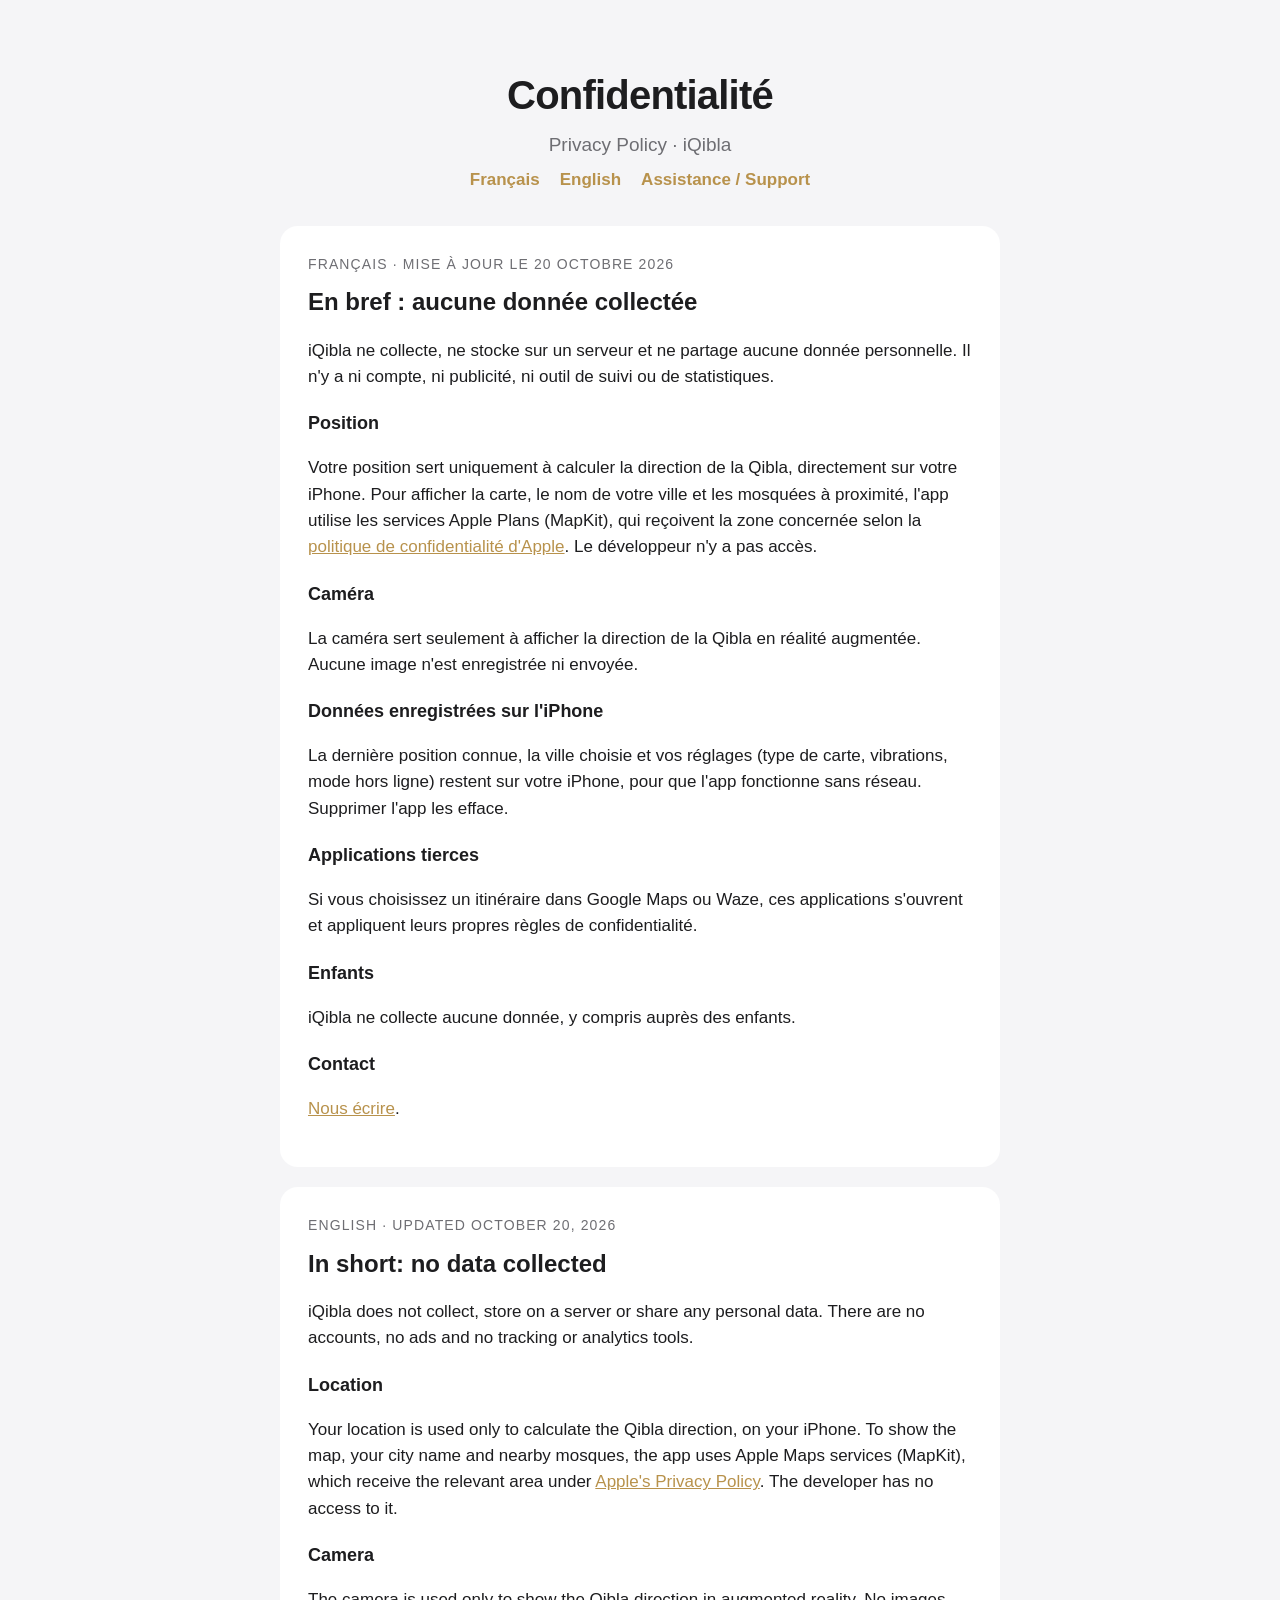
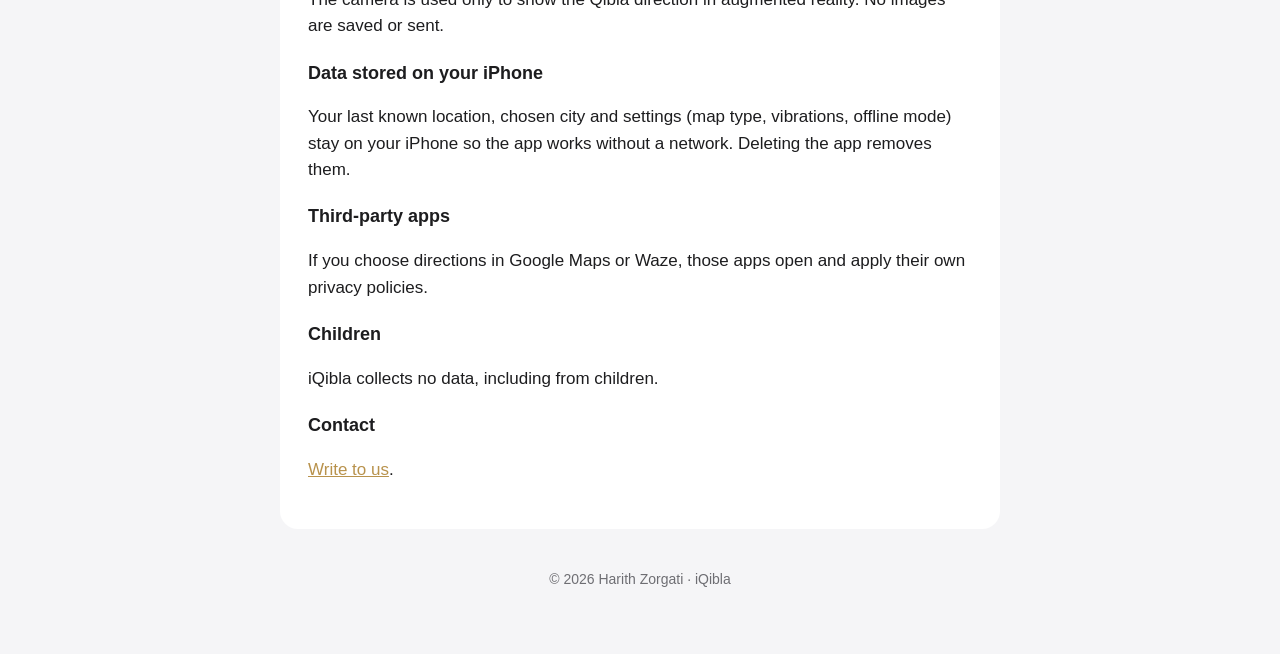
==== privacy.html @ fcdcd811 "Add files via upload" ====
<!doctype html>
<html lang="fr"><head><meta charset="utf-8"><meta name="viewport" content="width=device-width,initial-scale=1">
<title>iQibla – Politique de confidentialité</title><link rel="stylesheet" href="style.css"></head><body><main>
<header><h1>Confidentialité</h1><p class="sub">Privacy Policy · iQibla</p>
<nav><a href="#fr">Français</a><a href="#en">English</a><a href="index.html">Assistance / Support</a></nav></header>

<section class="card" id="fr"><p class="lang">Français · mise à jour le 20 octobre 2026</p>
<h2>En bref : aucune donnée collectée</h2>
<p>iQibla ne collecte, ne stocke sur un serveur et ne partage aucune donnée personnelle. Il n'y a ni compte, ni publicité, ni outil de suivi ou de statistiques.</p>
<h3>Position</h3>
<p>Votre position sert uniquement à calculer la direction de la Qibla, directement sur votre iPhone. Pour afficher la carte, le nom de votre ville et les mosquées à proximité, l'app utilise les services Apple Plans (MapKit), qui reçoivent la zone concernée selon la <a href="https://www.apple.com/fr/legal/privacy/">politique de confidentialité d'Apple</a>. Le développeur n'y a pas accès.</p>
<h3>Caméra</h3>
<p>La caméra sert seulement à afficher la direction de la Qibla en réalité augmentée. Aucune image n'est enregistrée ni envoyée.</p>
<h3>Données enregistrées sur l'iPhone</h3>
<p>La dernière position connue, la ville choisie et vos réglages (type de carte, vibrations, mode hors ligne) restent sur votre iPhone, pour que l'app fonctionne sans réseau. Supprimer l'app les efface.</p>
<h3>Applications tierces</h3>
<p>Si vous choisissez un itinéraire dans Google Maps ou Waze, ces applications s'ouvrent et appliquent leurs propres règles de confidentialité.</p>
<h3>Enfants</h3><p>iQibla ne collecte aucune donnée, y compris auprès des enfants.</p>
<h3>Contact</h3><p><a href="https://github.com/Hariisss78/iqibla/issues">Nous écrire</a>.</p></section>

<section class="card" id="en"><p class="lang">English · updated October 20, 2026</p>
<h2>In short: no data collected</h2>
<p>iQibla does not collect, store on a server or share any personal data. There are no accounts, no ads and no tracking or analytics tools.</p>
<h3>Location</h3>
<p>Your location is used only to calculate the Qibla direction, on your iPhone. To show the map, your city name and nearby mosques, the app uses Apple Maps services (MapKit), which receive the relevant area under <a href="https://www.apple.com/legal/privacy/">Apple's Privacy Policy</a>. The developer has no access to it.</p>
<h3>Camera</h3>
<p>The camera is used only to show the Qibla direction in augmented reality. No images are saved or sent.</p>
<h3>Data stored on your iPhone</h3>
<p>Your last known location, chosen city and settings (map type, vibrations, offline mode) stay on your iPhone so the app works without a network. Deleting the app removes them.</p>
<h3>Third-party apps</h3>
<p>If you choose directions in Google Maps or Waze, those apps open and apply their own privacy policies.</p>
<h3>Children</h3><p>iQibla collects no data, including from children.</p>
<h3>Contact</h3><p><a href="https://github.com/Hariisss78/iqibla/issues">Write to us</a>.</p></section>
<footer>© 2026 Harith Zorgati · iQibla</footer>
</main></body></html>
---- style.css ----
:root{--bg:#f5f5f7;--card:#fff;--text:#1d1d1f;--muted:#6e6e73;--accent:#0B2621;--gold:#B8924C}
@media (prefers-color-scheme:dark){:root{--bg:#000;--card:#1c1c1e;--text:#f5f5f7;--muted:#a1a1a6;--accent:#DBB56B;--gold:#DBB56B}}
*{box-sizing:border-box}body{margin:0;background:var(--bg);color:var(--text);font:17px/1.55 -apple-system,BlinkMacSystemFont,"SF Pro Text","Helvetica Neue",Arial,sans-serif}
main{max-width:760px;margin:0 auto;padding:48px 20px 64px}header{text-align:center;margin-bottom:32px}
header img{width:96px;height:96px;border-radius:22px;box-shadow:0 6px 20px rgba(0,0,0,.18)}
h1{font-size:40px;letter-spacing:-.02em;margin:16px 0 4px}h2{font-size:24px;margin:0 0 12px}h3{font-size:18px;margin:20px 0 6px}
.sub{color:var(--muted);font-size:19px;margin:0}.card{background:var(--card);border-radius:18px;padding:28px;margin:20px 0}
a{color:var(--gold)}nav{text-align:center;margin:8px 0 0}nav a{margin:0 10px;text-decoration:none;font-weight:600}
ul{padding-left:20px}li{margin:6px 0}footer{text-align:center;color:var(--muted);font-size:14px;margin-top:40px}
.lang{color:var(--muted);font-size:14px;text-transform:uppercase;letter-spacing:.08em;margin:0 0 8px}
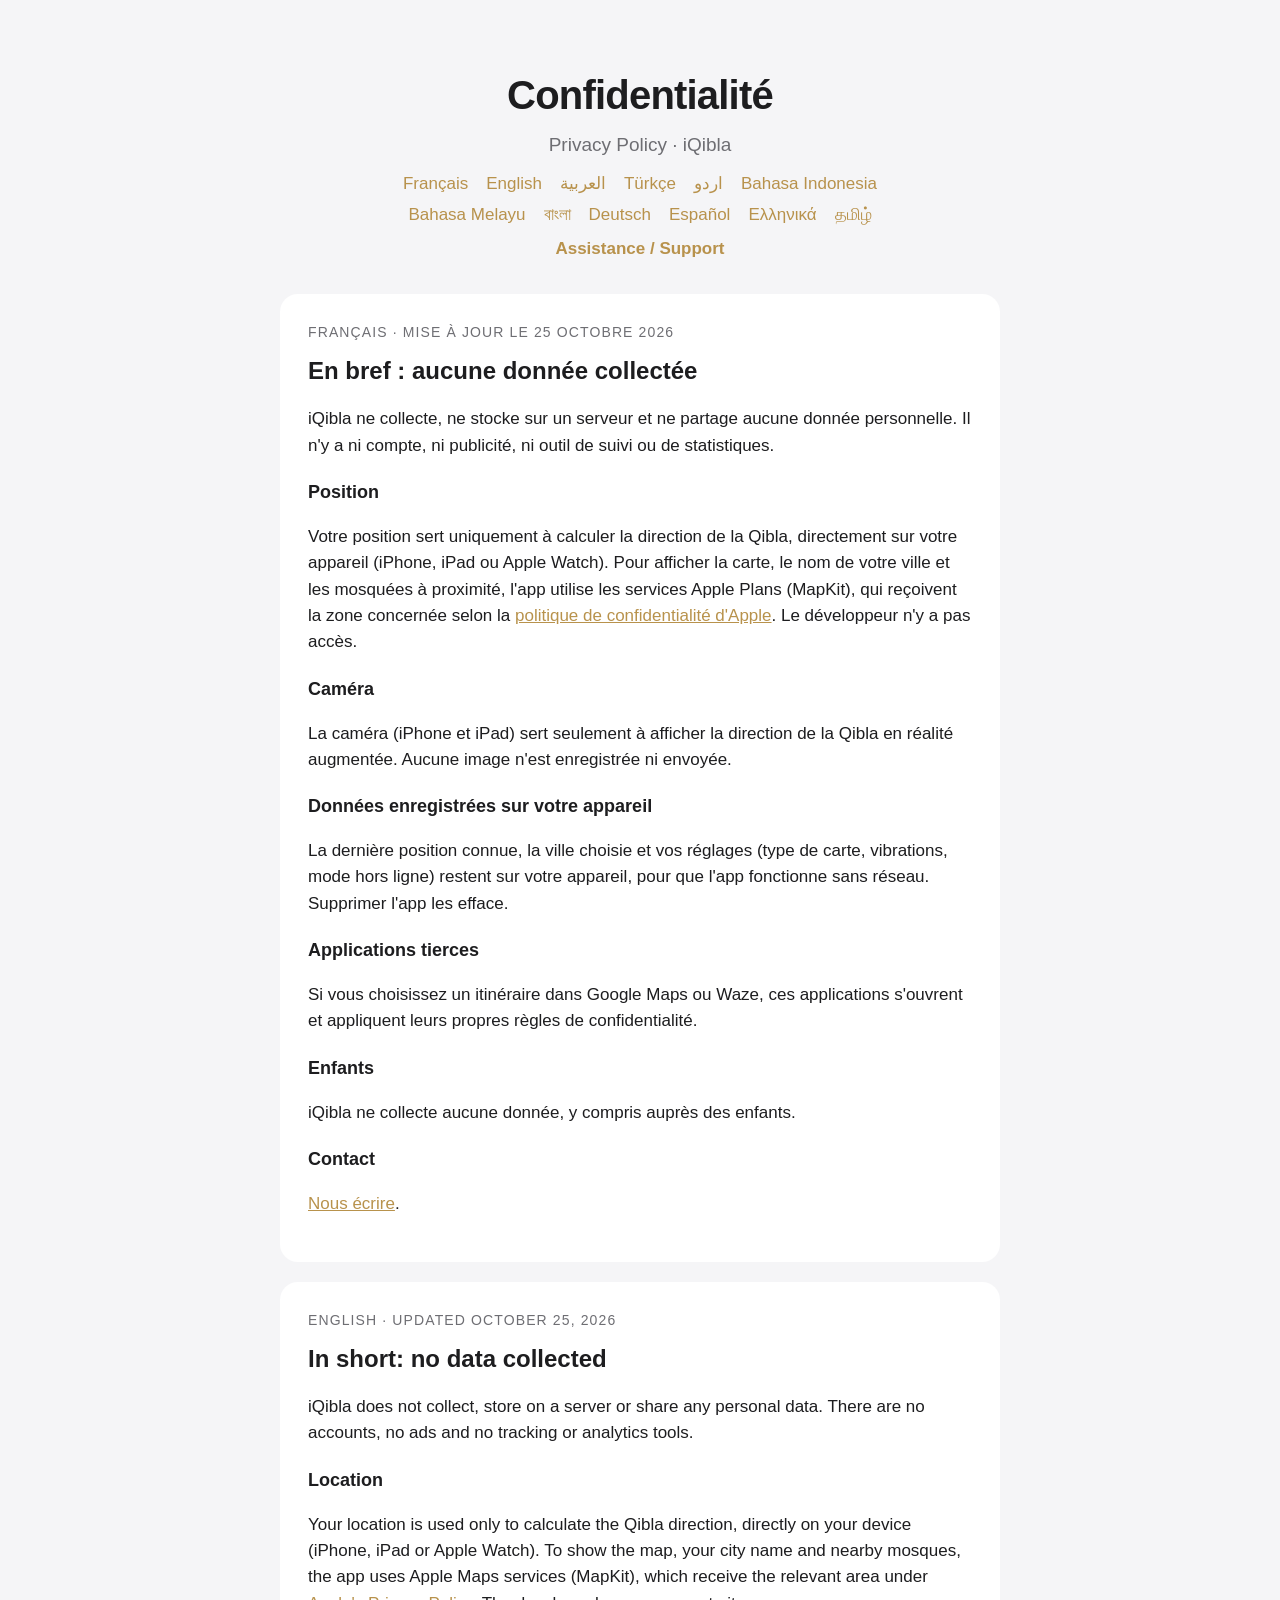
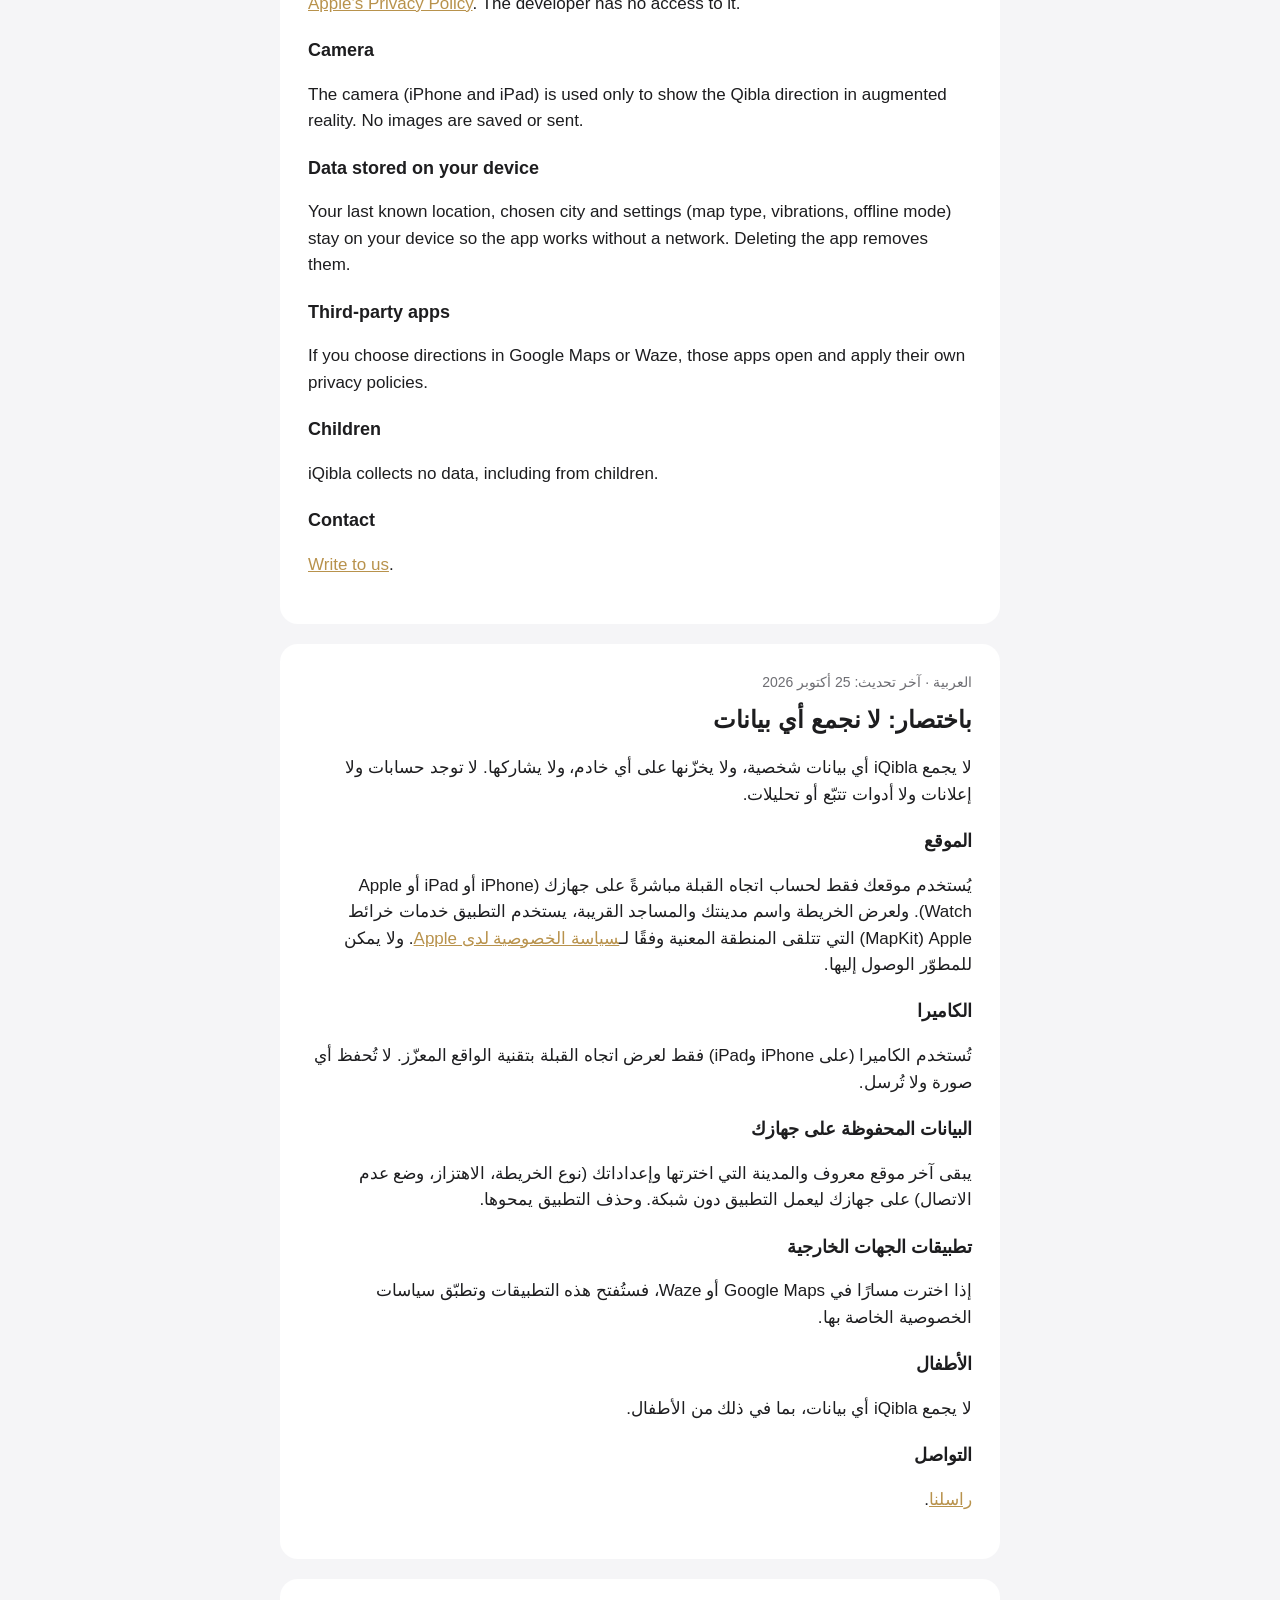
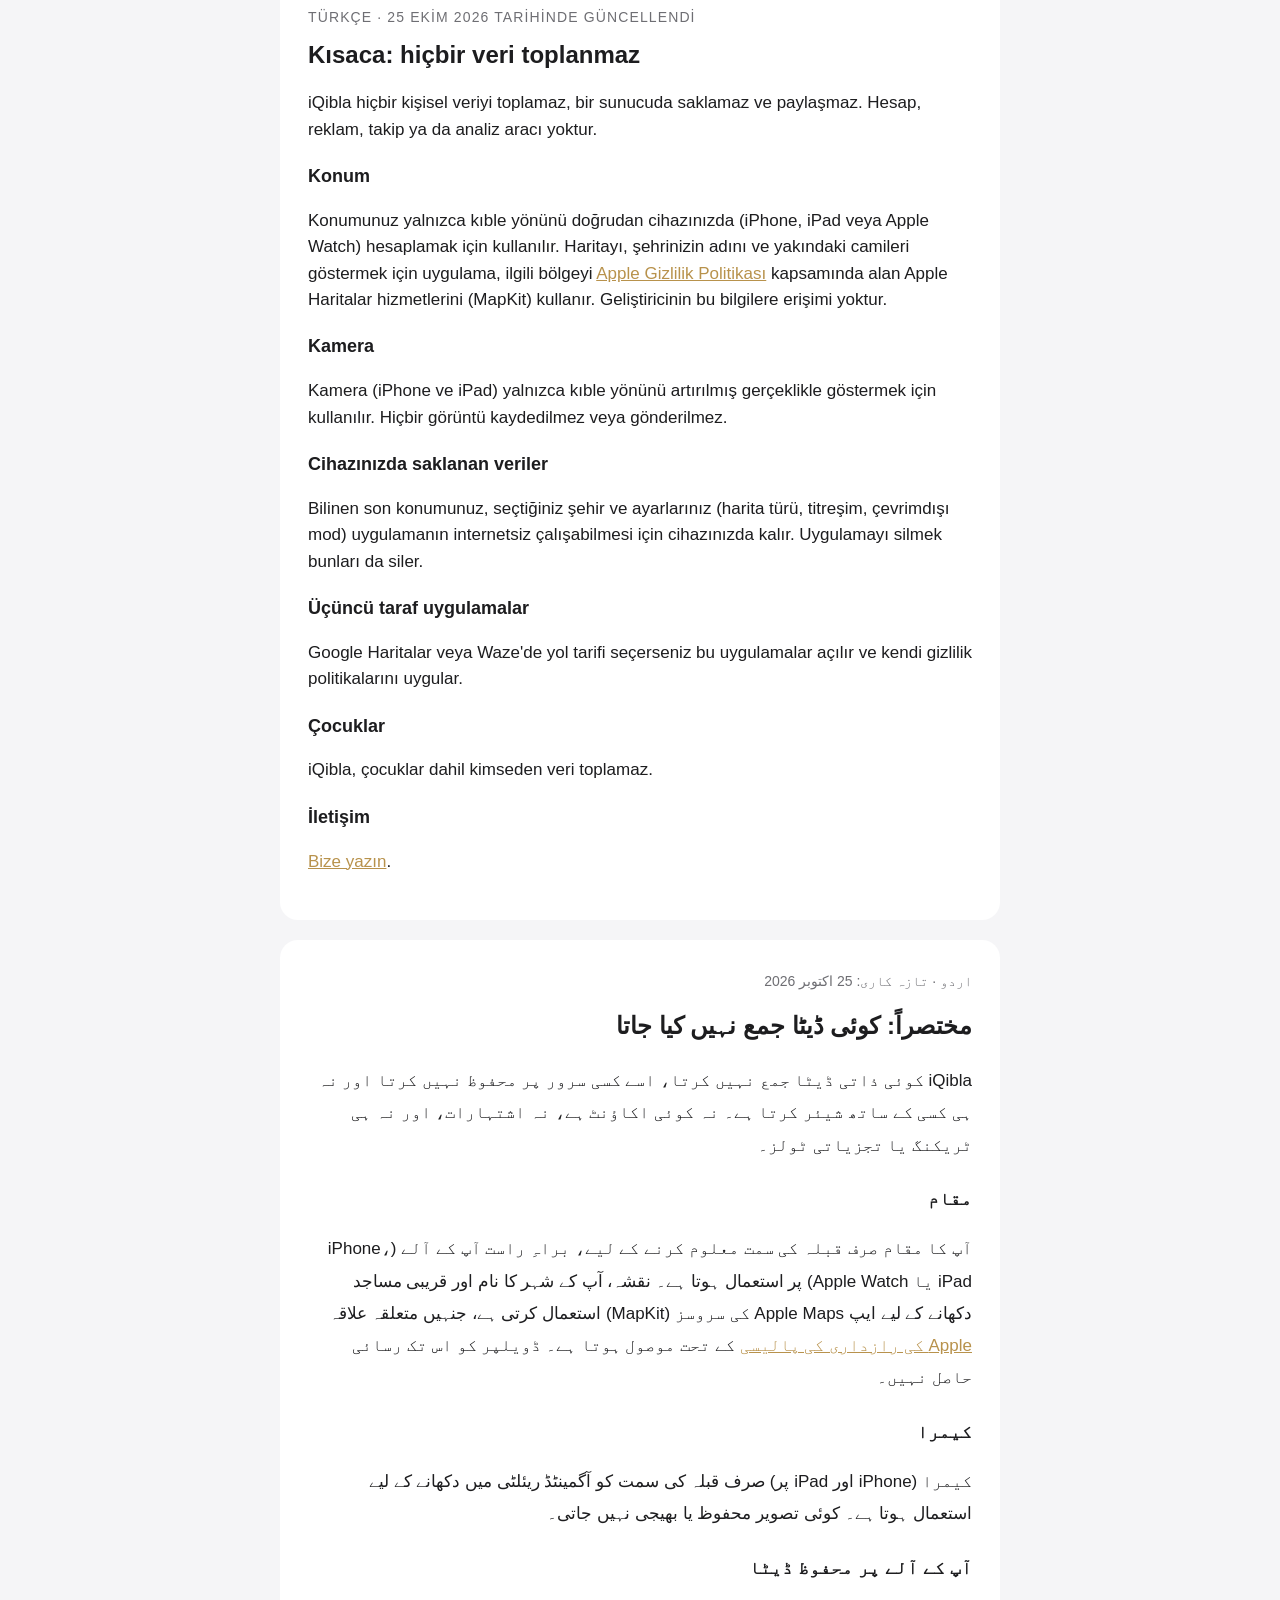
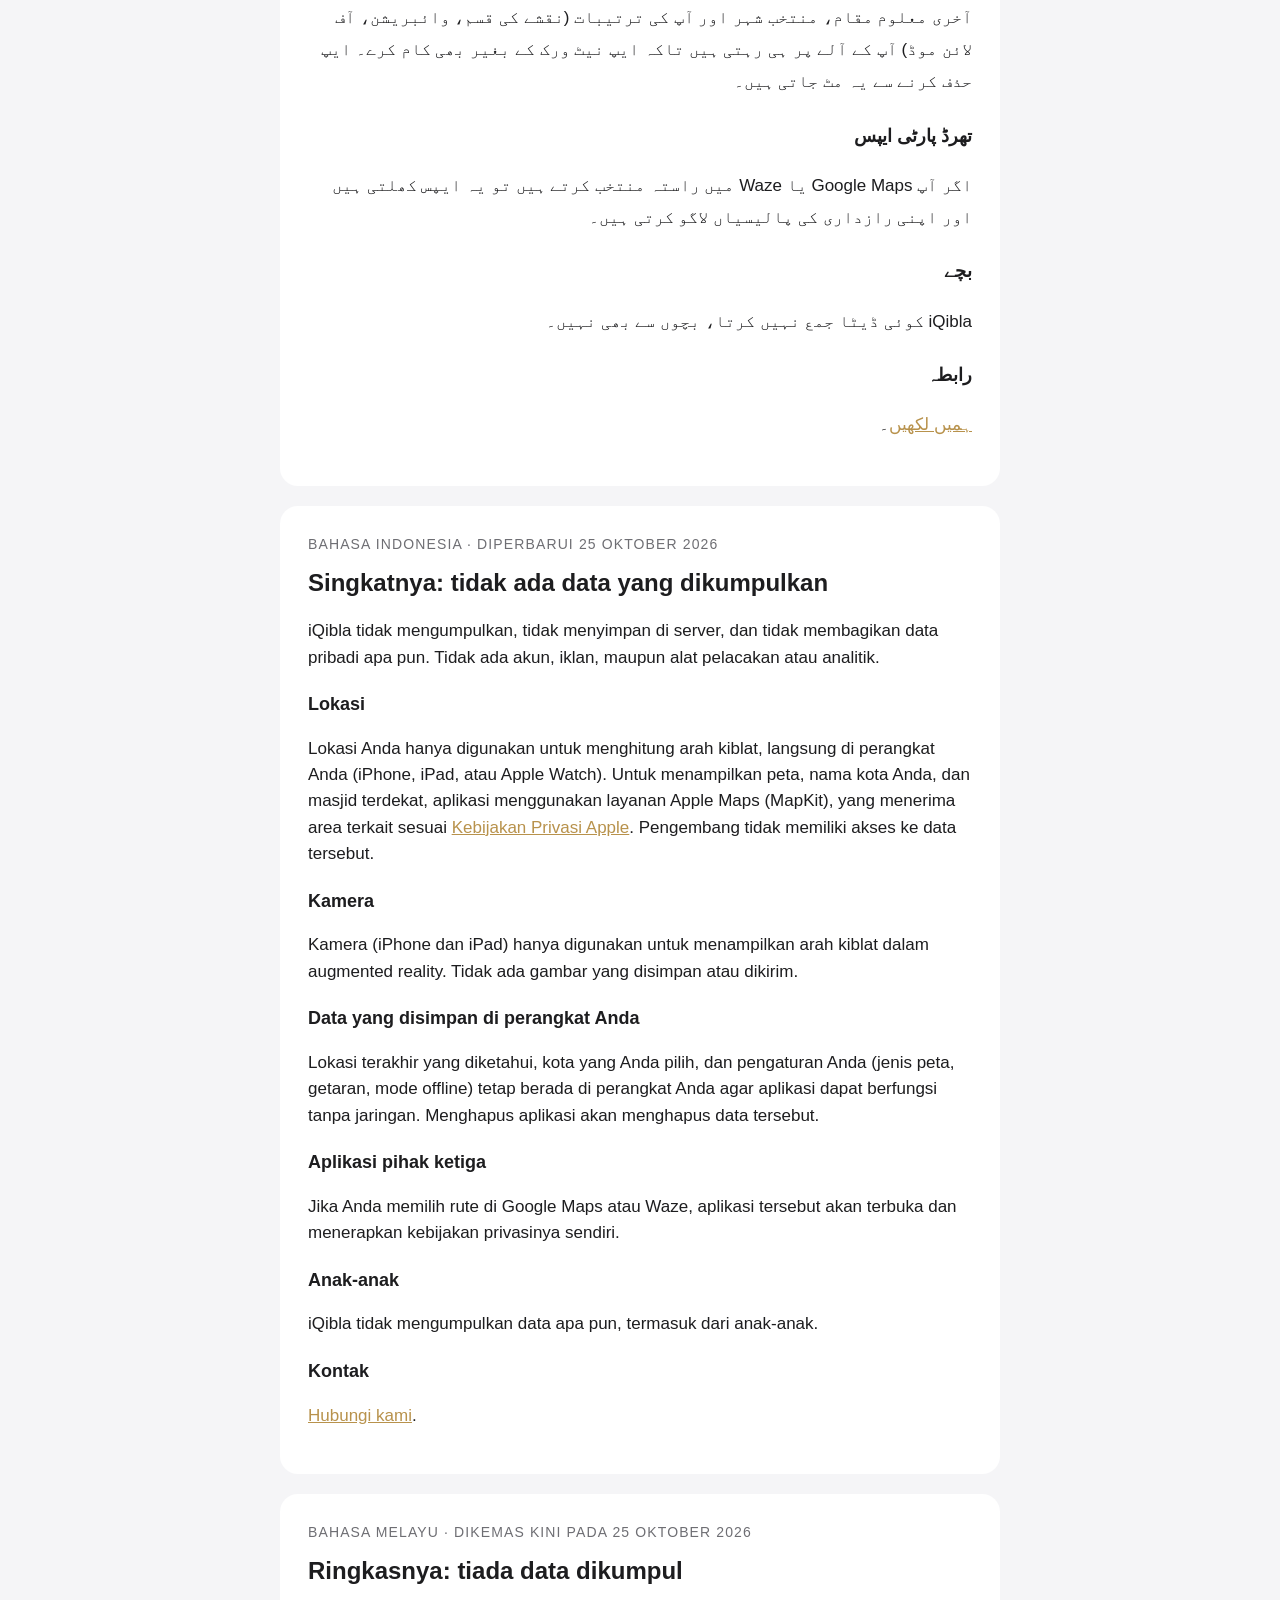
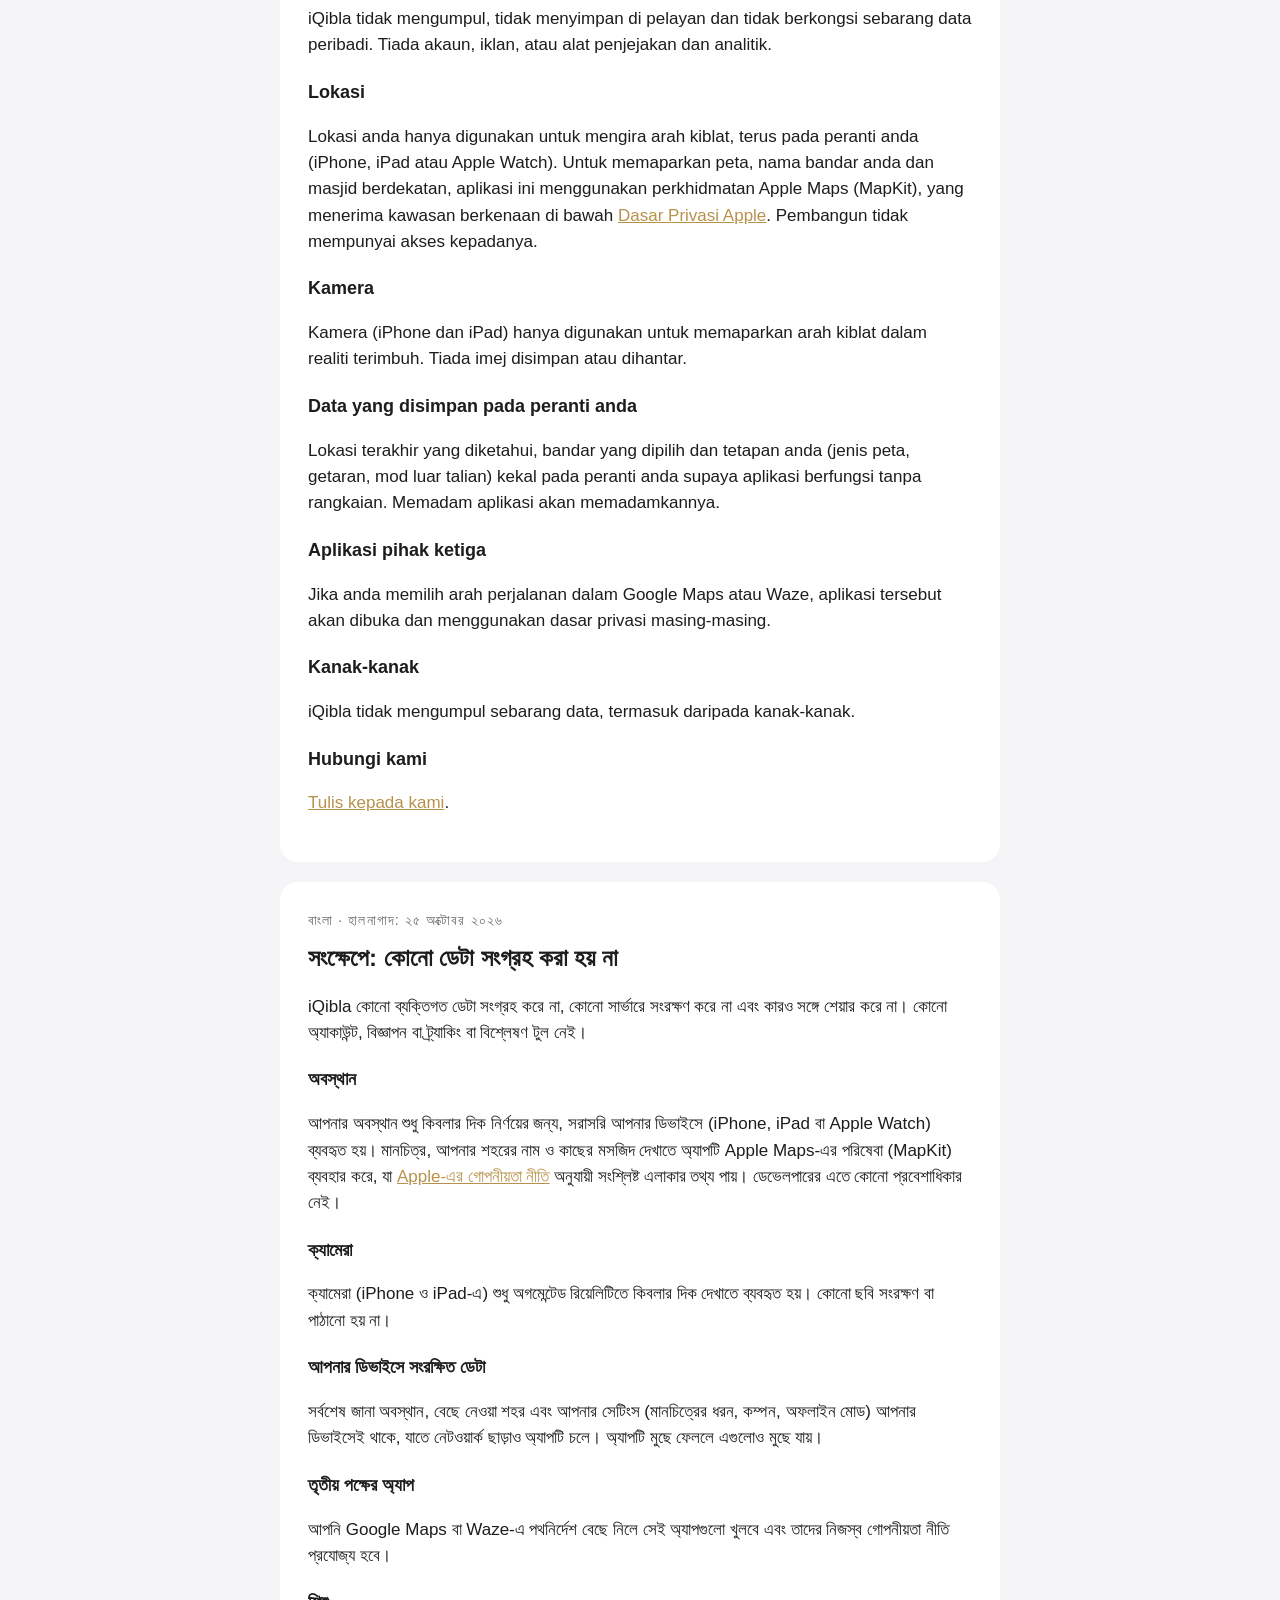
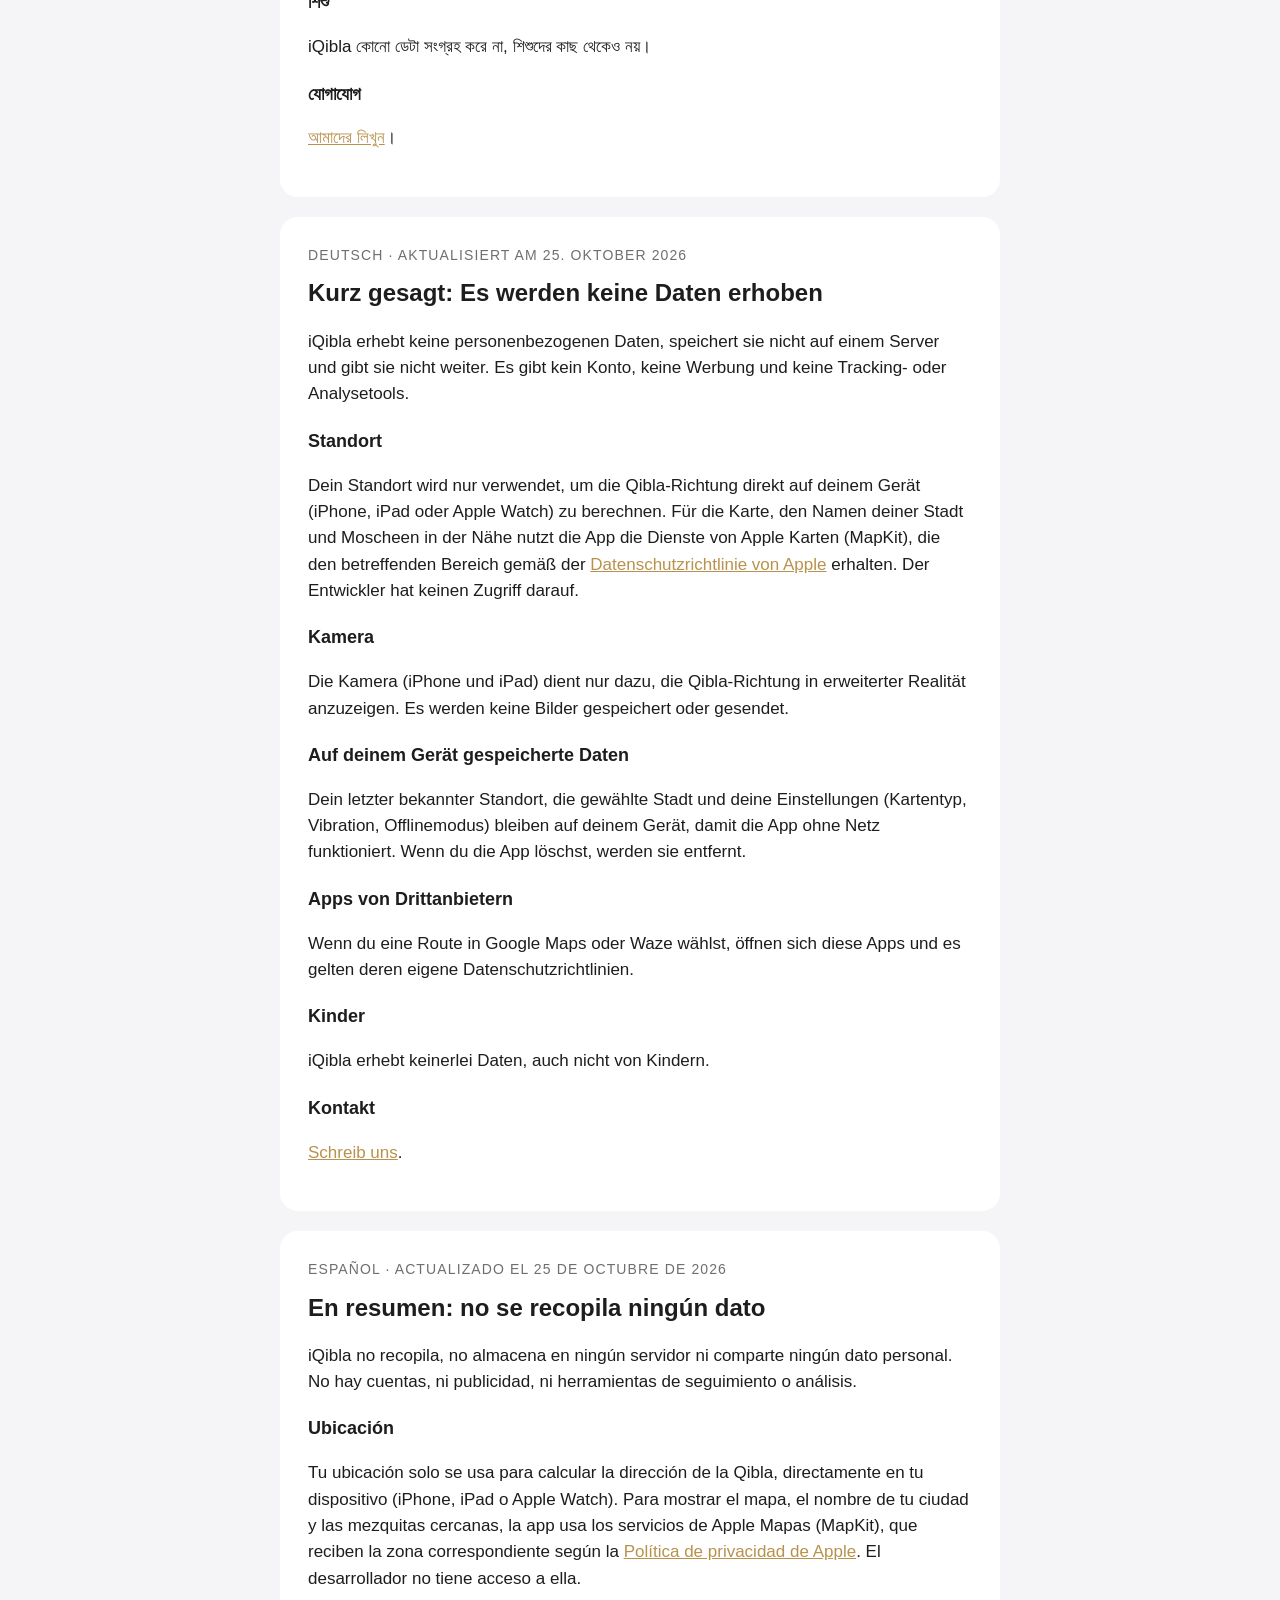
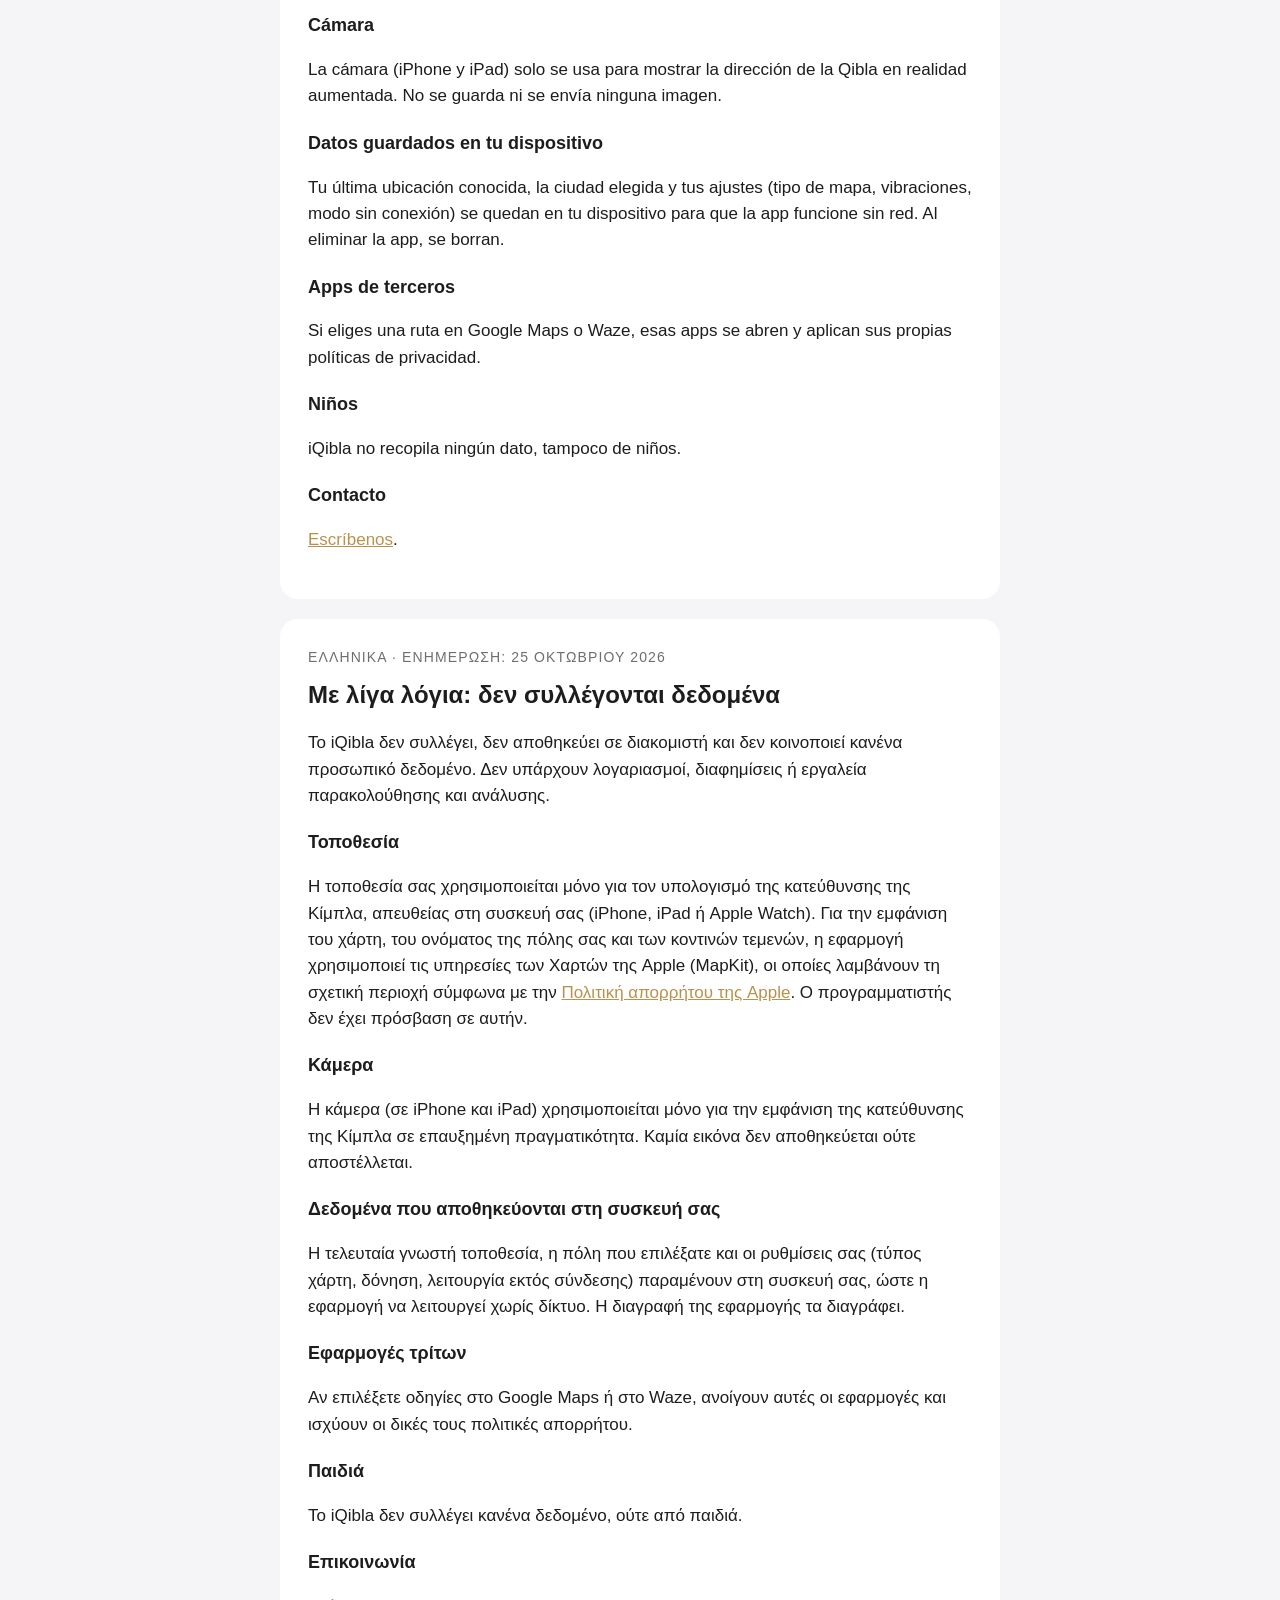
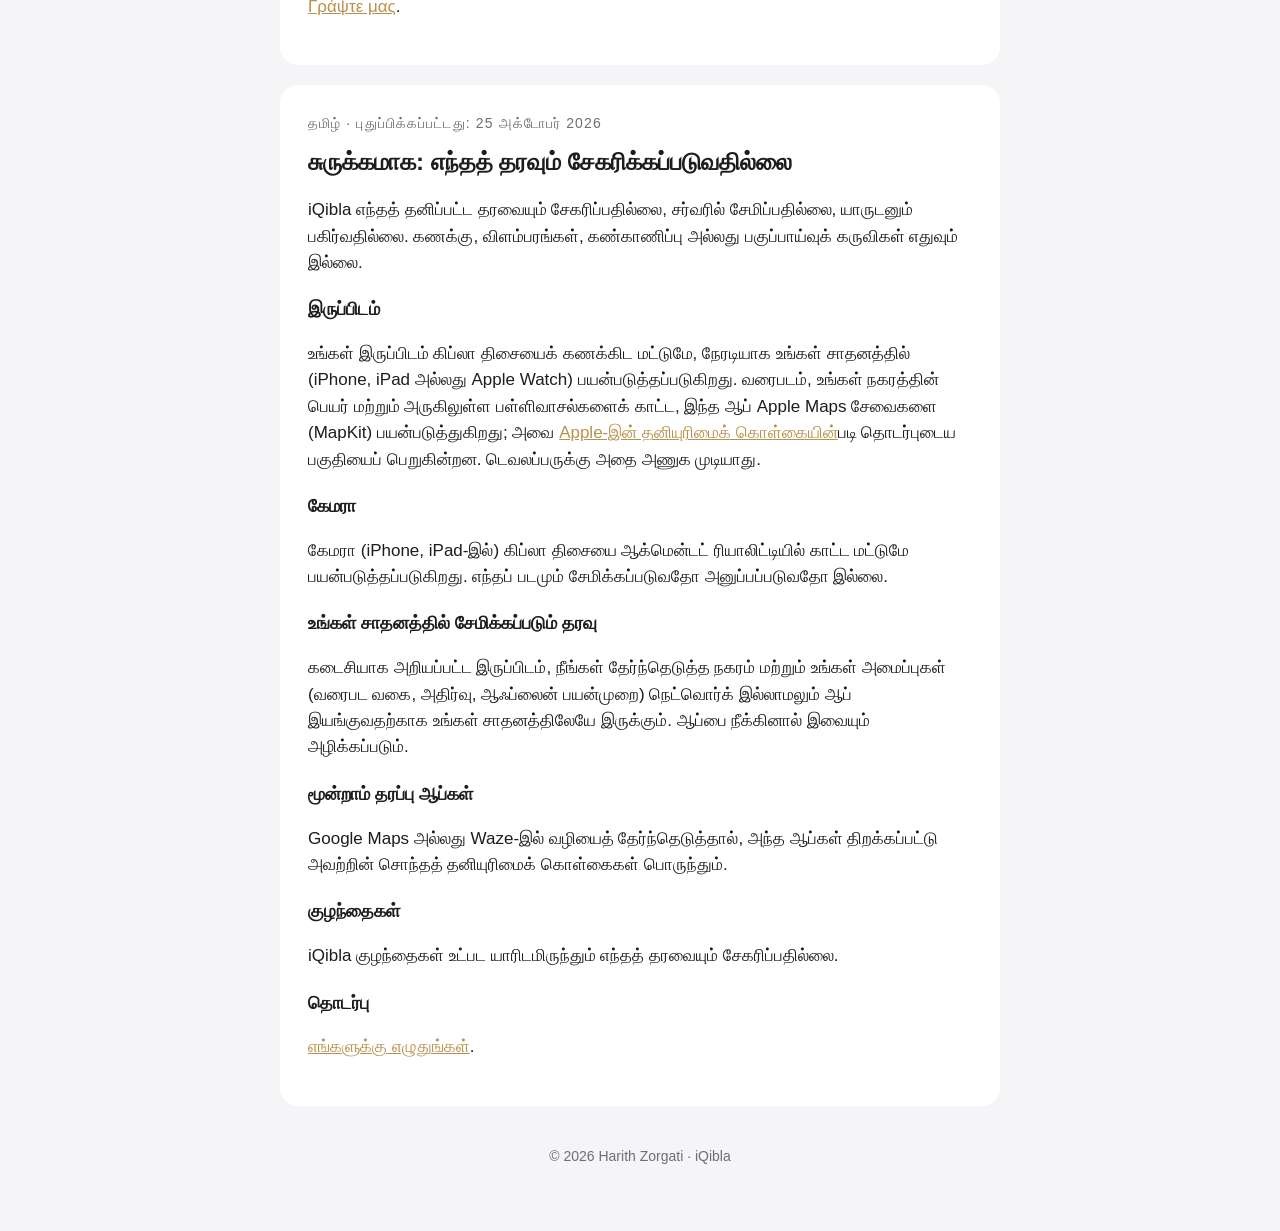
==== commit 3fa36483: "Politique de confidentialité en 12 langues (iPhone, iPad, Apple Watch)" ====
--- a/privacy.html
+++ b/privacy.html
@@ -1,35 +1,202 @@
 <!doctype html>
 <html lang="fr"><head><meta charset="utf-8"><meta name="viewport" content="width=device-width,initial-scale=1">
-<title>iQibla – Politique de confidentialité</title><link rel="stylesheet" href="style.css"></head><body><main>
+<title>iQibla – Politique de confidentialité / Privacy Policy</title><link rel="stylesheet" href="style.css"></head><body><main>
 <header><h1>Confidentialité</h1><p class="sub">Privacy Policy · iQibla</p>
-<nav><a href="#fr">Français</a><a href="#en">English</a><a href="index.html">Assistance / Support</a></nav></header>
+<nav class="langs"><a href="#fr" lang="fr">Français</a><a href="#en" lang="en">English</a><a href="#ar" lang="ar">العربية</a><a href="#tr" lang="tr">Türkçe</a><a href="#ur" lang="ur">اردو</a><a href="#id" lang="id">Bahasa Indonesia</a><a href="#ms" lang="ms">Bahasa Melayu</a><a href="#bn" lang="bn">বাংলা</a><a href="#de" lang="de">Deutsch</a><a href="#es" lang="es">Español</a><a href="#el" lang="el">Ελληνικά</a><a href="#ta" lang="ta">தமிழ்</a></nav>
+<nav><a href="index.html">Assistance / Support</a></nav></header>
 
-<section class="card" id="fr"><p class="lang">Français · mise à jour le 20 octobre 2026</p>
+<section class="card" id="fr" lang="fr"><p class="lang">Français · Mise à jour le 25 octobre 2026</p>
 <h2>En bref : aucune donnée collectée</h2>
 <p>iQibla ne collecte, ne stocke sur un serveur et ne partage aucune donnée personnelle. Il n'y a ni compte, ni publicité, ni outil de suivi ou de statistiques.</p>
 <h3>Position</h3>
-<p>Votre position sert uniquement à calculer la direction de la Qibla, directement sur votre iPhone. Pour afficher la carte, le nom de votre ville et les mosquées à proximité, l'app utilise les services Apple Plans (MapKit), qui reçoivent la zone concernée selon la <a href="https://www.apple.com/fr/legal/privacy/">politique de confidentialité d'Apple</a>. Le développeur n'y a pas accès.</p>
+<p>Votre position sert uniquement à calculer la direction de la Qibla, directement sur votre appareil (iPhone, iPad ou Apple Watch). Pour afficher la carte, le nom de votre ville et les mosquées à proximité, l'app utilise les services Apple Plans (MapKit), qui reçoivent la zone concernée selon la <a href="https://www.apple.com/fr/legal/privacy/">politique de confidentialité d'Apple</a>. Le développeur n'y a pas accès.</p>
 <h3>Caméra</h3>
-<p>La caméra sert seulement à afficher la direction de la Qibla en réalité augmentée. Aucune image n'est enregistrée ni envoyée.</p>
-<h3>Données enregistrées sur l'iPhone</h3>
-<p>La dernière position connue, la ville choisie et vos réglages (type de carte, vibrations, mode hors ligne) restent sur votre iPhone, pour que l'app fonctionne sans réseau. Supprimer l'app les efface.</p>
+<p>La caméra (iPhone et iPad) sert seulement à afficher la direction de la Qibla en réalité augmentée. Aucune image n'est enregistrée ni envoyée.</p>
+<h3>Données enregistrées sur votre appareil</h3>
+<p>La dernière position connue, la ville choisie et vos réglages (type de carte, vibrations, mode hors ligne) restent sur votre appareil, pour que l'app fonctionne sans réseau. Supprimer l'app les efface.</p>
 <h3>Applications tierces</h3>
 <p>Si vous choisissez un itinéraire dans Google Maps ou Waze, ces applications s'ouvrent et appliquent leurs propres règles de confidentialité.</p>
-<h3>Enfants</h3><p>iQibla ne collecte aucune donnée, y compris auprès des enfants.</p>
-<h3>Contact</h3><p><a href="https://github.com/Hariisss78/iqibla/issues">Nous écrire</a>.</p></section>
-
-<section class="card" id="en"><p class="lang">English · updated October 20, 2026</p>
+<h3>Enfants</h3>
+<p>iQibla ne collecte aucune donnée, y compris auprès des enfants.</p>
+<h3>Contact</h3>
+<p><a href="https://github.com/Hariisss78/iqibla/issues">Nous écrire</a>.</p></section>
+<section class="card" id="en" lang="en"><p class="lang">English · Updated October 25, 2026</p>
 <h2>In short: no data collected</h2>
 <p>iQibla does not collect, store on a server or share any personal data. There are no accounts, no ads and no tracking or analytics tools.</p>
 <h3>Location</h3>
-<p>Your location is used only to calculate the Qibla direction, on your iPhone. To show the map, your city name and nearby mosques, the app uses Apple Maps services (MapKit), which receive the relevant area under <a href="https://www.apple.com/legal/privacy/">Apple's Privacy Policy</a>. The developer has no access to it.</p>
+<p>Your location is used only to calculate the Qibla direction, directly on your device (iPhone, iPad or Apple Watch). To show the map, your city name and nearby mosques, the app uses Apple Maps services (MapKit), which receive the relevant area under <a href="https://www.apple.com/legal/privacy/">Apple's Privacy Policy</a>. The developer has no access to it.</p>
 <h3>Camera</h3>
-<p>The camera is used only to show the Qibla direction in augmented reality. No images are saved or sent.</p>
-<h3>Data stored on your iPhone</h3>
-<p>Your last known location, chosen city and settings (map type, vibrations, offline mode) stay on your iPhone so the app works without a network. Deleting the app removes them.</p>
+<p>The camera (iPhone and iPad) is used only to show the Qibla direction in augmented reality. No images are saved or sent.</p>
+<h3>Data stored on your device</h3>
+<p>Your last known location, chosen city and settings (map type, vibrations, offline mode) stay on your device so the app works without a network. Deleting the app removes them.</p>
 <h3>Third-party apps</h3>
 <p>If you choose directions in Google Maps or Waze, those apps open and apply their own privacy policies.</p>
-<h3>Children</h3><p>iQibla collects no data, including from children.</p>
-<h3>Contact</h3><p><a href="https://github.com/Hariisss78/iqibla/issues">Write to us</a>.</p></section>
+<h3>Children</h3>
+<p>iQibla collects no data, including from children.</p>
+<h3>Contact</h3>
+<p><a href="https://github.com/Hariisss78/iqibla/issues">Write to us</a>.</p></section>
+<section class="card" id="ar" lang="ar" dir="rtl"><p class="lang">العربية · آخر تحديث: 25 أكتوبر 2026</p>
+<h2>باختصار: لا نجمع أي بيانات</h2>
+<p>لا يجمع iQibla أي بيانات شخصية، ولا يخزّنها على أي خادم، ولا يشاركها. لا توجد حسابات ولا إعلانات ولا أدوات تتبّع أو تحليلات.</p>
+<h3>الموقع</h3>
+<p>يُستخدم موقعك فقط لحساب اتجاه القبلة مباشرةً على جهازك (iPhone أو iPad أو Apple Watch). ولعرض الخريطة واسم مدينتك والمساجد القريبة، يستخدم التطبيق خدمات خرائط Apple ‏(MapKit) التي تتلقى المنطقة المعنية وفقًا لـ<a href="https://www.apple.com/legal/privacy/">سياسة الخصوصية لدى Apple</a>. ولا يمكن للمطوّر الوصول إليها.</p>
+<h3>الكاميرا</h3>
+<p>تُستخدم الكاميرا (على iPhone وiPad) فقط لعرض اتجاه القبلة بتقنية الواقع المعزّز. لا تُحفظ أي صورة ولا تُرسل.</p>
+<h3>البيانات المحفوظة على جهازك</h3>
+<p>يبقى آخر موقع معروف والمدينة التي اخترتها وإعداداتك (نوع الخريطة، الاهتزاز، وضع عدم الاتصال) على جهازك ليعمل التطبيق دون شبكة. وحذف التطبيق يمحوها.</p>
+<h3>تطبيقات الجهات الخارجية</h3>
+<p>إذا اخترت مسارًا في Google Maps أو Waze، فستُفتح هذه التطبيقات وتطبّق سياسات الخصوصية الخاصة بها.</p>
+<h3>الأطفال</h3>
+<p>لا يجمع iQibla أي بيانات، بما في ذلك من الأطفال.</p>
+<h3>التواصل</h3>
+<p><a href="https://github.com/Hariisss78/iqibla/issues">راسلنا</a>.</p></section>
+<section class="card" id="tr" lang="tr"><p class="lang">Türkçe · 25 Ekim 2026 tarihinde güncellendi</p>
+<h2>Kısaca: hiçbir veri toplanmaz</h2>
+<p>iQibla hiçbir kişisel veriyi toplamaz, bir sunucuda saklamaz ve paylaşmaz. Hesap, reklam, takip ya da analiz aracı yoktur.</p>
+<h3>Konum</h3>
+<p>Konumunuz yalnızca kıble yönünü doğrudan cihazınızda (iPhone, iPad veya Apple Watch) hesaplamak için kullanılır. Haritayı, şehrinizin adını ve yakındaki camileri göstermek için uygulama, ilgili bölgeyi <a href="https://www.apple.com/tr/legal/privacy/">Apple Gizlilik Politikası</a> kapsamında alan Apple Haritalar hizmetlerini (MapKit) kullanır. Geliştiricinin bu bilgilere erişimi yoktur.</p>
+<h3>Kamera</h3>
+<p>Kamera (iPhone ve iPad) yalnızca kıble yönünü artırılmış gerçeklikle göstermek için kullanılır. Hiçbir görüntü kaydedilmez veya gönderilmez.</p>
+<h3>Cihazınızda saklanan veriler</h3>
+<p>Bilinen son konumunuz, seçtiğiniz şehir ve ayarlarınız (harita türü, titreşim, çevrimdışı mod) uygulamanın internetsiz çalışabilmesi için cihazınızda kalır. Uygulamayı silmek bunları da siler.</p>
+<h3>Üçüncü taraf uygulamalar</h3>
+<p>Google Haritalar veya Waze'de yol tarifi seçerseniz bu uygulamalar açılır ve kendi gizlilik politikalarını uygular.</p>
+<h3>Çocuklar</h3>
+<p>iQibla, çocuklar dahil kimseden veri toplamaz.</p>
+<h3>İletişim</h3>
+<p><a href="https://github.com/Hariisss78/iqibla/issues">Bize yazın</a>.</p></section>
+<section class="card" id="ur" lang="ur" dir="rtl"><p class="lang">اردو · تازہ کاری: 25 اکتوبر 2026</p>
+<h2>مختصراً: کوئی ڈیٹا جمع نہیں کیا جاتا</h2>
+<p>iQibla کوئی ذاتی ڈیٹا جمع نہیں کرتا، اسے کسی سرور پر محفوظ نہیں کرتا اور نہ ہی کسی کے ساتھ شیئر کرتا ہے۔ نہ کوئی اکاؤنٹ ہے، نہ اشتہارات، اور نہ ہی ٹریکنگ یا تجزیاتی ٹولز۔</p>
+<h3>مقام</h3>
+<p>آپ کا مقام صرف قبلہ کی سمت معلوم کرنے کے لیے، براہِ راست آپ کے آلے (iPhone، iPad یا Apple Watch) پر استعمال ہوتا ہے۔ نقشہ، آپ کے شہر کا نام اور قریبی مساجد دکھانے کے لیے ایپ Apple Maps کی سروسز (MapKit) استعمال کرتی ہے، جنہیں متعلقہ علاقہ <a href="https://www.apple.com/legal/privacy/">Apple کی رازداری کی پالیسی</a> کے تحت موصول ہوتا ہے۔ ڈویلپر کو اس تک رسائی حاصل نہیں۔</p>
+<h3>کیمرا</h3>
+<p>کیمرا (iPhone اور iPad پر) صرف قبلہ کی سمت کو آگمینٹڈ ریئلٹی میں دکھانے کے لیے استعمال ہوتا ہے۔ کوئی تصویر محفوظ یا بھیجی نہیں جاتی۔</p>
+<h3>آپ کے آلے پر محفوظ ڈیٹا</h3>
+<p>آخری معلوم مقام، منتخب شہر اور آپ کی ترتیبات (نقشے کی قسم، وائبریشن، آف لائن موڈ) آپ کے آلے پر ہی رہتی ہیں تاکہ ایپ نیٹ ورک کے بغیر بھی کام کرے۔ ایپ حذف کرنے سے یہ مٹ جاتی ہیں۔</p>
+<h3>تھرڈ پارٹی ایپس</h3>
+<p>اگر آپ Google Maps یا Waze میں راستہ منتخب کرتے ہیں تو یہ ایپس کھلتی ہیں اور اپنی رازداری کی پالیسیاں لاگو کرتی ہیں۔</p>
+<h3>بچے</h3>
+<p>iQibla کوئی ڈیٹا جمع نہیں کرتا، بچوں سے بھی نہیں۔</p>
+<h3>رابطہ</h3>
+<p><a href="https://github.com/Hariisss78/iqibla/issues">ہمیں لکھیں</a>۔</p></section>
+<section class="card" id="id" lang="id"><p class="lang">Bahasa Indonesia · Diperbarui 25 Oktober 2026</p>
+<h2>Singkatnya: tidak ada data yang dikumpulkan</h2>
+<p>iQibla tidak mengumpulkan, tidak menyimpan di server, dan tidak membagikan data pribadi apa pun. Tidak ada akun, iklan, maupun alat pelacakan atau analitik.</p>
+<h3>Lokasi</h3>
+<p>Lokasi Anda hanya digunakan untuk menghitung arah kiblat, langsung di perangkat Anda (iPhone, iPad, atau Apple Watch). Untuk menampilkan peta, nama kota Anda, dan masjid terdekat, aplikasi menggunakan layanan Apple Maps (MapKit), yang menerima area terkait sesuai <a href="https://www.apple.com/legal/privacy/">Kebijakan Privasi Apple</a>. Pengembang tidak memiliki akses ke data tersebut.</p>
+<h3>Kamera</h3>
+<p>Kamera (iPhone dan iPad) hanya digunakan untuk menampilkan arah kiblat dalam augmented reality. Tidak ada gambar yang disimpan atau dikirim.</p>
+<h3>Data yang disimpan di perangkat Anda</h3>
+<p>Lokasi terakhir yang diketahui, kota yang Anda pilih, dan pengaturan Anda (jenis peta, getaran, mode offline) tetap berada di perangkat Anda agar aplikasi dapat berfungsi tanpa jaringan. Menghapus aplikasi akan menghapus data tersebut.</p>
+<h3>Aplikasi pihak ketiga</h3>
+<p>Jika Anda memilih rute di Google Maps atau Waze, aplikasi tersebut akan terbuka dan menerapkan kebijakan privasinya sendiri.</p>
+<h3>Anak-anak</h3>
+<p>iQibla tidak mengumpulkan data apa pun, termasuk dari anak-anak.</p>
+<h3>Kontak</h3>
+<p><a href="https://github.com/Hariisss78/iqibla/issues">Hubungi kami</a>.</p></section>
+<section class="card" id="ms" lang="ms"><p class="lang">Bahasa Melayu · Dikemas kini pada 25 Oktober 2026</p>
+<h2>Ringkasnya: tiada data dikumpul</h2>
+<p>iQibla tidak mengumpul, tidak menyimpan di pelayan dan tidak berkongsi sebarang data peribadi. Tiada akaun, iklan, atau alat penjejakan dan analitik.</p>
+<h3>Lokasi</h3>
+<p>Lokasi anda hanya digunakan untuk mengira arah kiblat, terus pada peranti anda (iPhone, iPad atau Apple Watch). Untuk memaparkan peta, nama bandar anda dan masjid berdekatan, aplikasi ini menggunakan perkhidmatan Apple Maps (MapKit), yang menerima kawasan berkenaan di bawah <a href="https://www.apple.com/legal/privacy/">Dasar Privasi Apple</a>. Pembangun tidak mempunyai akses kepadanya.</p>
+<h3>Kamera</h3>
+<p>Kamera (iPhone dan iPad) hanya digunakan untuk memaparkan arah kiblat dalam realiti terimbuh. Tiada imej disimpan atau dihantar.</p>
+<h3>Data yang disimpan pada peranti anda</h3>
+<p>Lokasi terakhir yang diketahui, bandar yang dipilih dan tetapan anda (jenis peta, getaran, mod luar talian) kekal pada peranti anda supaya aplikasi berfungsi tanpa rangkaian. Memadam aplikasi akan memadamkannya.</p>
+<h3>Aplikasi pihak ketiga</h3>
+<p>Jika anda memilih arah perjalanan dalam Google Maps atau Waze, aplikasi tersebut akan dibuka dan menggunakan dasar privasi masing-masing.</p>
+<h3>Kanak-kanak</h3>
+<p>iQibla tidak mengumpul sebarang data, termasuk daripada kanak-kanak.</p>
+<h3>Hubungi kami</h3>
+<p><a href="https://github.com/Hariisss78/iqibla/issues">Tulis kepada kami</a>.</p></section>
+<section class="card" id="bn" lang="bn"><p class="lang">বাংলা · হালনাগাদ: ২৫ অক্টোবর ২০২৬</p>
+<h2>সংক্ষেপে: কোনো ডেটা সংগ্রহ করা হয় না</h2>
+<p>iQibla কোনো ব্যক্তিগত ডেটা সংগ্রহ করে না, কোনো সার্ভারে সংরক্ষণ করে না এবং কারও সঙ্গে শেয়ার করে না। কোনো অ্যাকাউন্ট, বিজ্ঞাপন বা ট্র্যাকিং বা বিশ্লেষণ টুল নেই।</p>
+<h3>অবস্থান</h3>
+<p>আপনার অবস্থান শুধু কিবলার দিক নির্ণয়ের জন্য, সরাসরি আপনার ডিভাইসে (iPhone, iPad বা Apple Watch) ব্যবহৃত হয়। মানচিত্র, আপনার শহরের নাম ও কাছের মসজিদ দেখাতে অ্যাপটি Apple Maps-এর পরিষেবা (MapKit) ব্যবহার করে, যা <a href="https://www.apple.com/legal/privacy/">Apple-এর গোপনীয়তা নীতি</a> অনুযায়ী সংশ্লিষ্ট এলাকার তথ্য পায়। ডেভেলপারের এতে কোনো প্রবেশাধিকার নেই।</p>
+<h3>ক্যামেরা</h3>
+<p>ক্যামেরা (iPhone ও iPad-এ) শুধু অগমেন্টেড রিয়েলিটিতে কিবলার দিক দেখাতে ব্যবহৃত হয়। কোনো ছবি সংরক্ষণ বা পাঠানো হয় না।</p>
+<h3>আপনার ডিভাইসে সংরক্ষিত ডেটা</h3>
+<p>সর্বশেষ জানা অবস্থান, বেছে নেওয়া শহর এবং আপনার সেটিংস (মানচিত্রের ধরন, কম্পন, অফলাইন মোড) আপনার ডিভাইসেই থাকে, যাতে নেটওয়ার্ক ছাড়াও অ্যাপটি চলে। অ্যাপটি মুছে ফেললে এগুলোও মুছে যায়।</p>
+<h3>তৃতীয় পক্ষের অ্যাপ</h3>
+<p>আপনি Google Maps বা Waze-এ পথনির্দেশ বেছে নিলে সেই অ্যাপগুলো খুলবে এবং তাদের নিজস্ব গোপনীয়তা নীতি প্রযোজ্য হবে।</p>
+<h3>শিশু</h3>
+<p>iQibla কোনো ডেটা সংগ্রহ করে না, শিশুদের কাছ থেকেও নয়।</p>
+<h3>যোগাযোগ</h3>
+<p><a href="https://github.com/Hariisss78/iqibla/issues">আমাদের লিখুন</a>।</p></section>
+<section class="card" id="de" lang="de"><p class="lang">Deutsch · Aktualisiert am 25. Oktober 2026</p>
+<h2>Kurz gesagt: Es werden keine Daten erhoben</h2>
+<p>iQibla erhebt keine personenbezogenen Daten, speichert sie nicht auf einem Server und gibt sie nicht weiter. Es gibt kein Konto, keine Werbung und keine Tracking- oder Analysetools.</p>
+<h3>Standort</h3>
+<p>Dein Standort wird nur verwendet, um die Qibla-Richtung direkt auf deinem Gerät (iPhone, iPad oder Apple Watch) zu berechnen. Für die Karte, den Namen deiner Stadt und Moscheen in der Nähe nutzt die App die Dienste von Apple Karten (MapKit), die den betreffenden Bereich gemäß der <a href="https://www.apple.com/de/legal/privacy/">Datenschutzrichtlinie von Apple</a> erhalten. Der Entwickler hat keinen Zugriff darauf.</p>
+<h3>Kamera</h3>
+<p>Die Kamera (iPhone und iPad) dient nur dazu, die Qibla-Richtung in erweiterter Realität anzuzeigen. Es werden keine Bilder gespeichert oder gesendet.</p>
+<h3>Auf deinem Gerät gespeicherte Daten</h3>
+<p>Dein letzter bekannter Standort, die gewählte Stadt und deine Einstellungen (Kartentyp, Vibration, Offlinemodus) bleiben auf deinem Gerät, damit die App ohne Netz funktioniert. Wenn du die App löschst, werden sie entfernt.</p>
+<h3>Apps von Drittanbietern</h3>
+<p>Wenn du eine Route in Google Maps oder Waze wählst, öffnen sich diese Apps und es gelten deren eigene Datenschutzrichtlinien.</p>
+<h3>Kinder</h3>
+<p>iQibla erhebt keinerlei Daten, auch nicht von Kindern.</p>
+<h3>Kontakt</h3>
+<p><a href="https://github.com/Hariisss78/iqibla/issues">Schreib uns</a>.</p></section>
+<section class="card" id="es" lang="es"><p class="lang">Español · Actualizado el 25 de octubre de 2026</p>
+<h2>En resumen: no se recopila ningún dato</h2>
+<p>iQibla no recopila, no almacena en ningún servidor ni comparte ningún dato personal. No hay cuentas, ni publicidad, ni herramientas de seguimiento o análisis.</p>
+<h3>Ubicación</h3>
+<p>Tu ubicación solo se usa para calcular la dirección de la Qibla, directamente en tu dispositivo (iPhone, iPad o Apple Watch). Para mostrar el mapa, el nombre de tu ciudad y las mezquitas cercanas, la app usa los servicios de Apple Mapas (MapKit), que reciben la zona correspondiente según la <a href="https://www.apple.com/es/legal/privacy/">Política de privacidad de Apple</a>. El desarrollador no tiene acceso a ella.</p>
+<h3>Cámara</h3>
+<p>La cámara (iPhone y iPad) solo se usa para mostrar la dirección de la Qibla en realidad aumentada. No se guarda ni se envía ninguna imagen.</p>
+<h3>Datos guardados en tu dispositivo</h3>
+<p>Tu última ubicación conocida, la ciudad elegida y tus ajustes (tipo de mapa, vibraciones, modo sin conexión) se quedan en tu dispositivo para que la app funcione sin red. Al eliminar la app, se borran.</p>
+<h3>Apps de terceros</h3>
+<p>Si eliges una ruta en Google Maps o Waze, esas apps se abren y aplican sus propias políticas de privacidad.</p>
+<h3>Niños</h3>
+<p>iQibla no recopila ningún dato, tampoco de niños.</p>
+<h3>Contacto</h3>
+<p><a href="https://github.com/Hariisss78/iqibla/issues">Escríbenos</a>.</p></section>
+<section class="card" id="el" lang="el"><p class="lang">Ελληνικά · Ενημέρωση: 25 Οκτωβρίου 2026</p>
+<h2>Με λίγα λόγια: δεν συλλέγονται δεδομένα</h2>
+<p>Το iQibla δεν συλλέγει, δεν αποθηκεύει σε διακομιστή και δεν κοινοποιεί κανένα προσωπικό δεδομένο. Δεν υπάρχουν λογαριασμοί, διαφημίσεις ή εργαλεία παρακολούθησης και ανάλυσης.</p>
+<h3>Τοποθεσία</h3>
+<p>Η τοποθεσία σας χρησιμοποιείται μόνο για τον υπολογισμό της κατεύθυνσης της Κίμπλα, απευθείας στη συσκευή σας (iPhone, iPad ή Apple Watch). Για την εμφάνιση του χάρτη, του ονόματος της πόλης σας και των κοντινών τεμενών, η εφαρμογή χρησιμοποιεί τις υπηρεσίες των Χαρτών της Apple (MapKit), οι οποίες λαμβάνουν τη σχετική περιοχή σύμφωνα με την <a href="https://www.apple.com/legal/privacy/">Πολιτική απορρήτου της Apple</a>. Ο προγραμματιστής δεν έχει πρόσβαση σε αυτήν.</p>
+<h3>Κάμερα</h3>
+<p>Η κάμερα (σε iPhone και iPad) χρησιμοποιείται μόνο για την εμφάνιση της κατεύθυνσης της Κίμπλα σε επαυξημένη πραγματικότητα. Καμία εικόνα δεν αποθηκεύεται ούτε αποστέλλεται.</p>
+<h3>Δεδομένα που αποθηκεύονται στη συσκευή σας</h3>
+<p>Η τελευταία γνωστή τοποθεσία, η πόλη που επιλέξατε και οι ρυθμίσεις σας (τύπος χάρτη, δόνηση, λειτουργία εκτός σύνδεσης) παραμένουν στη συσκευή σας, ώστε η εφαρμογή να λειτουργεί χωρίς δίκτυο. Η διαγραφή της εφαρμογής τα διαγράφει.</p>
+<h3>Εφαρμογές τρίτων</h3>
+<p>Αν επιλέξετε οδηγίες στο Google Maps ή στο Waze, ανοίγουν αυτές οι εφαρμογές και ισχύουν οι δικές τους πολιτικές απορρήτου.</p>
+<h3>Παιδιά</h3>
+<p>Το iQibla δεν συλλέγει κανένα δεδομένο, ούτε από παιδιά.</p>
+<h3>Επικοινωνία</h3>
+<p><a href="https://github.com/Hariisss78/iqibla/issues">Γράψτε μας</a>.</p></section>
+<section class="card" id="ta" lang="ta"><p class="lang">தமிழ் · புதுப்பிக்கப்பட்டது: 25 அக்டோபர் 2026</p>
+<h2>சுருக்கமாக: எந்தத் தரவும் சேகரிக்கப்படுவதில்லை</h2>
+<p>iQibla எந்தத் தனிப்பட்ட தரவையும் சேகரிப்பதில்லை, சர்வரில் சேமிப்பதில்லை, யாருடனும் பகிர்வதில்லை. கணக்கு, விளம்பரங்கள், கண்காணிப்பு அல்லது பகுப்பாய்வுக் கருவிகள் எதுவும் இல்லை.</p>
+<h3>இருப்பிடம்</h3>
+<p>உங்கள் இருப்பிடம் கிப்லா திசையைக் கணக்கிட மட்டுமே, நேரடியாக உங்கள் சாதனத்தில் (iPhone, iPad அல்லது Apple Watch) பயன்படுத்தப்படுகிறது. வரைபடம், உங்கள் நகரத்தின் பெயர் மற்றும் அருகிலுள்ள பள்ளிவாசல்களைக் காட்ட, இந்த ஆப் Apple Maps சேவைகளை (MapKit) பயன்படுத்துகிறது; அவை <a href="https://www.apple.com/legal/privacy/">Apple-இன் தனியுரிமைக் கொள்கையின்</a>படி தொடர்புடைய பகுதியைப் பெறுகின்றன. டெவலப்பருக்கு அதை அணுக முடியாது.</p>
+<h3>கேமரா</h3>
+<p>கேமரா (iPhone, iPad-இல்) கிப்லா திசையை ஆக்மென்டட் ரியாலிட்டியில் காட்ட மட்டுமே பயன்படுத்தப்படுகிறது. எந்தப் படமும் சேமிக்கப்படுவதோ அனுப்பப்படுவதோ இல்லை.</p>
+<h3>உங்கள் சாதனத்தில் சேமிக்கப்படும் தரவு</h3>
+<p>கடைசியாக அறியப்பட்ட இருப்பிடம், நீங்கள் தேர்ந்தெடுத்த நகரம் மற்றும் உங்கள் அமைப்புகள் (வரைபட வகை, அதிர்வு, ஆஃப்லைன் பயன்முறை) நெட்வொர்க் இல்லாமலும் ஆப் இயங்குவதற்காக உங்கள் சாதனத்திலேயே இருக்கும். ஆப்பை நீக்கினால் இவையும் அழிக்கப்படும்.</p>
+<h3>மூன்றாம் தரப்பு ஆப்கள்</h3>
+<p>Google Maps அல்லது Waze-இல் வழியைத் தேர்ந்தெடுத்தால், அந்த ஆப்கள் திறக்கப்பட்டு அவற்றின் சொந்தத் தனியுரிமைக் கொள்கைகள் பொருந்தும்.</p>
+<h3>குழந்தைகள்</h3>
+<p>iQibla குழந்தைகள் உட்பட யாரிடமிருந்தும் எந்தத் தரவையும் சேகரிப்பதில்லை.</p>
+<h3>தொடர்பு</h3>
+<p><a href="https://github.com/Hariisss78/iqibla/issues">எங்களுக்கு எழுதுங்கள்</a>.</p></section>
 <footer>© 2026 Harith Zorgati · iQibla</footer>
-</main></body></html>
+</main>
+<script>
+// Sans ancre dans l'adresse, on affiche directement la langue de l'appareil si elle est disponible.
+(function () {
+  if (location.hash) return;
+  var langs = (navigator.languages || [navigator.language || ""]);
+  for (var i = 0; i < langs.length; i++) {
+    var code = String(langs[i]).toLowerCase().split("-")[0];
+    var el = document.getElementById(code);
+    if (el) { if (code !== "fr") el.scrollIntoView(); return; }
+  }
+})();
+</script>
+</body></html>
--- a/style.css
+++ b/style.css
@@ -8,3 +8,7 @@
 a{color:var(--gold)}nav{text-align:center;margin:8px 0 0}nav a{margin:0 10px;text-decoration:none;font-weight:600}
 ul{padding-left:20px}li{margin:6px 0}footer{text-align:center;color:var(--muted);font-size:14px;margin-top:40px}
 .lang{color:var(--muted);font-size:14px;text-transform:uppercase;letter-spacing:.08em;margin:0 0 8px}
+nav.langs{display:flex;flex-wrap:wrap;justify-content:center;gap:4px 0;max-width:620px;margin:12px auto 4px}
+nav.langs a{margin:0 9px;font-weight:500}
+.card[dir=rtl]{text-align:right}.card[dir=rtl] .lang{letter-spacing:0}
+.card[lang=ur]{line-height:1.9}
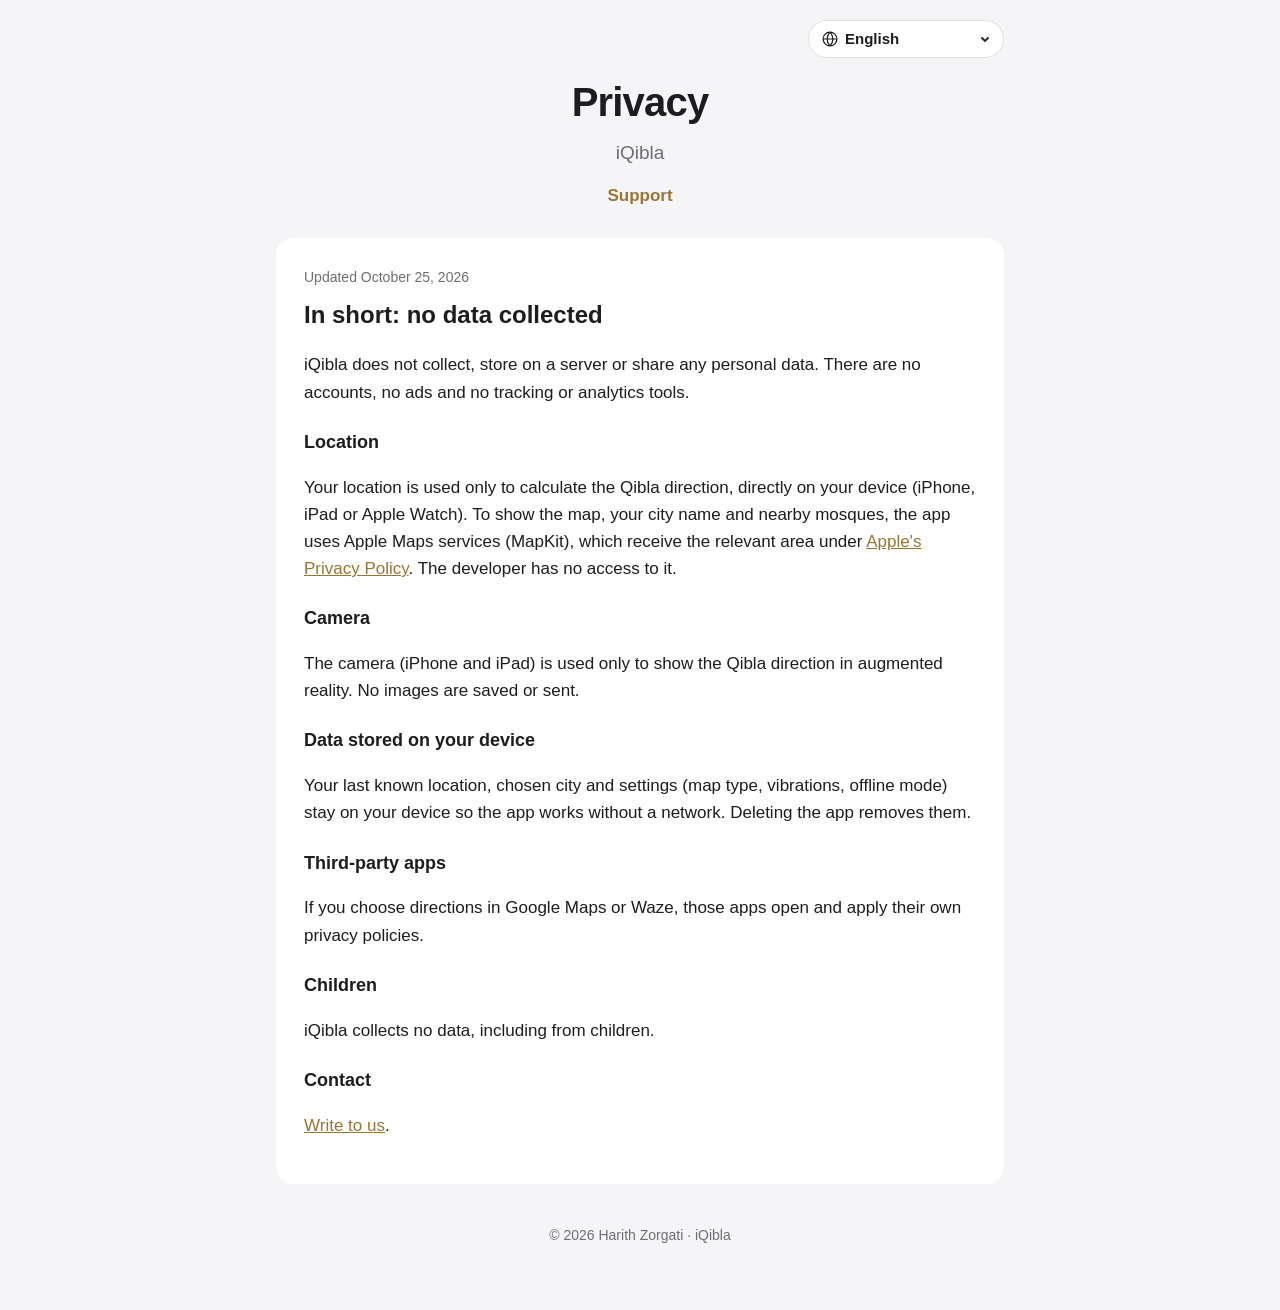
==== commit e0438070: "Site en 12 langues avec sélecteur de langue" ====
--- a/privacy.html
+++ b/privacy.html
@@ -1,11 +1,16 @@
 <!doctype html>
 <html lang="fr"><head><meta charset="utf-8"><meta name="viewport" content="width=device-width,initial-scale=1">
-<title>iQibla – Politique de confidentialité / Privacy Policy</title><link rel="stylesheet" href="style.css"></head><body><main>
-<header><h1>Confidentialité</h1><p class="sub">Privacy Policy · iQibla</p>
-<nav class="langs"><a href="#fr" lang="fr">Français</a><a href="#en" lang="en">English</a><a href="#ar" lang="ar">العربية</a><a href="#tr" lang="tr">Türkçe</a><a href="#ur" lang="ur">اردو</a><a href="#id" lang="id">Bahasa Indonesia</a><a href="#ms" lang="ms">Bahasa Melayu</a><a href="#bn" lang="bn">বাংলা</a><a href="#de" lang="de">Deutsch</a><a href="#es" lang="es">Español</a><a href="#el" lang="el">Ελληνικά</a><a href="#ta" lang="ta">தமிழ்</a></nav>
-<nav><a href="index.html">Assistance / Support</a></nav></header>
-
-<section class="card" id="fr" lang="fr"><p class="lang">Français · Mise à jour le 25 octobre 2026</p>
+<title>iQibla – Politique de confidentialité</title>
+<meta name="description" content="iQibla : la direction de la Qibla partout, même hors ligne. / The Qibla direction anywhere, even offline.">
+<link rel="stylesheet" href="style.css">
+<script>document.documentElement.className += " js";</script>
+</head><body><main>
+<header>
+<div class="bar"><label class="picker"><svg class="globe" viewBox="0 0 24 24" aria-hidden="true"><circle cx="12" cy="12" r="9.2"/><path d="M2.8 12h18.4M12 2.8c2.6 2.6 3.9 5.6 3.9 9.2s-1.3 6.6-3.9 9.2M12 2.8C9.4 5.4 8.1 8.4 8.1 12s1.3 6.6 3.9 9.2"/></svg><select id="lang" aria-label="Langue"><option value="fr" lang="fr">Français</option><option value="en" lang="en">English</option><option value="ar" lang="ar">العربية</option><option value="tr" lang="tr">Türkçe</option><option value="ur" lang="ur">اردو</option><option value="id" lang="id">Bahasa Indonesia</option><option value="ms" lang="ms">Bahasa Melayu</option><option value="bn" lang="bn">বাংলা</option><option value="de" lang="de">Deutsch</option><option value="es" lang="es">Español</option><option value="el" lang="el">Ελληνικά</option><option value="ta" lang="ta">தமிழ்</option></select><svg class="chev" viewBox="0 0 12 12" aria-hidden="true"><path d="M2.5 4.5 6 8l3.5-3.5"/></svg></label></div>
+<h1 id="h1">Confidentialité</h1><p class="sub" id="sub">iQibla</p>
+<nav><a id="other" href="index.html">Assistance</a></nav></header>
+
+<section class="card" id="fr" lang="fr"><p class="lang">Mise à jour le 25 octobre 2026</p>
 <h2>En bref : aucune donnée collectée</h2>
 <p>iQibla ne collecte, ne stocke sur un serveur et ne partage aucune donnée personnelle. Il n'y a ni compte, ni publicité, ni outil de suivi ou de statistiques.</p>
 <h3>Position</h3>
@@ -20,7 +25,8 @@
 <p>iQibla ne collecte aucune donnée, y compris auprès des enfants.</p>
 <h3>Contact</h3>
 <p><a href="https://github.com/Hariisss78/iqibla/issues">Nous écrire</a>.</p></section>
-<section class="card" id="en" lang="en"><p class="lang">English · Updated October 25, 2026</p>
+
+<section class="card" id="en" lang="en"><p class="lang">Updated October 25, 2026</p>
 <h2>In short: no data collected</h2>
 <p>iQibla does not collect, store on a server or share any personal data. There are no accounts, no ads and no tracking or analytics tools.</p>
 <h3>Location</h3>
@@ -35,7 +41,8 @@
 <p>iQibla collects no data, including from children.</p>
 <h3>Contact</h3>
 <p><a href="https://github.com/Hariisss78/iqibla/issues">Write to us</a>.</p></section>
-<section class="card" id="ar" lang="ar" dir="rtl"><p class="lang">العربية · آخر تحديث: 25 أكتوبر 2026</p>
+
+<section class="card" id="ar" lang="ar" dir="rtl"><p class="lang">آخر تحديث: 25 أكتوبر 2026</p>
 <h2>باختصار: لا نجمع أي بيانات</h2>
 <p>لا يجمع iQibla أي بيانات شخصية، ولا يخزّنها على أي خادم، ولا يشاركها. لا توجد حسابات ولا إعلانات ولا أدوات تتبّع أو تحليلات.</p>
 <h3>الموقع</h3>
@@ -50,7 +57,8 @@
 <p>لا يجمع iQibla أي بيانات، بما في ذلك من الأطفال.</p>
 <h3>التواصل</h3>
 <p><a href="https://github.com/Hariisss78/iqibla/issues">راسلنا</a>.</p></section>
-<section class="card" id="tr" lang="tr"><p class="lang">Türkçe · 25 Ekim 2026 tarihinde güncellendi</p>
+
+<section class="card" id="tr" lang="tr"><p class="lang">25 Ekim 2026 tarihinde güncellendi</p>
 <h2>Kısaca: hiçbir veri toplanmaz</h2>
 <p>iQibla hiçbir kişisel veriyi toplamaz, bir sunucuda saklamaz ve paylaşmaz. Hesap, reklam, takip ya da analiz aracı yoktur.</p>
 <h3>Konum</h3>
@@ -65,7 +73,8 @@
 <p>iQibla, çocuklar dahil kimseden veri toplamaz.</p>
 <h3>İletişim</h3>
 <p><a href="https://github.com/Hariisss78/iqibla/issues">Bize yazın</a>.</p></section>
-<section class="card" id="ur" lang="ur" dir="rtl"><p class="lang">اردو · تازہ کاری: 25 اکتوبر 2026</p>
+
+<section class="card" id="ur" lang="ur" dir="rtl"><p class="lang">تازہ کاری: 25 اکتوبر 2026</p>
 <h2>مختصراً: کوئی ڈیٹا جمع نہیں کیا جاتا</h2>
 <p>iQibla کوئی ذاتی ڈیٹا جمع نہیں کرتا، اسے کسی سرور پر محفوظ نہیں کرتا اور نہ ہی کسی کے ساتھ شیئر کرتا ہے۔ نہ کوئی اکاؤنٹ ہے، نہ اشتہارات، اور نہ ہی ٹریکنگ یا تجزیاتی ٹولز۔</p>
 <h3>مقام</h3>
@@ -80,7 +89,8 @@
 <p>iQibla کوئی ڈیٹا جمع نہیں کرتا، بچوں سے بھی نہیں۔</p>
 <h3>رابطہ</h3>
 <p><a href="https://github.com/Hariisss78/iqibla/issues">ہمیں لکھیں</a>۔</p></section>
-<section class="card" id="id" lang="id"><p class="lang">Bahasa Indonesia · Diperbarui 25 Oktober 2026</p>
+
+<section class="card" id="id" lang="id"><p class="lang">Diperbarui 25 Oktober 2026</p>
 <h2>Singkatnya: tidak ada data yang dikumpulkan</h2>
 <p>iQibla tidak mengumpulkan, tidak menyimpan di server, dan tidak membagikan data pribadi apa pun. Tidak ada akun, iklan, maupun alat pelacakan atau analitik.</p>
 <h3>Lokasi</h3>
@@ -95,7 +105,8 @@
 <p>iQibla tidak mengumpulkan data apa pun, termasuk dari anak-anak.</p>
 <h3>Kontak</h3>
 <p><a href="https://github.com/Hariisss78/iqibla/issues">Hubungi kami</a>.</p></section>
-<section class="card" id="ms" lang="ms"><p class="lang">Bahasa Melayu · Dikemas kini pada 25 Oktober 2026</p>
+
+<section class="card" id="ms" lang="ms"><p class="lang">Dikemas kini pada 25 Oktober 2026</p>
 <h2>Ringkasnya: tiada data dikumpul</h2>
 <p>iQibla tidak mengumpul, tidak menyimpan di pelayan dan tidak berkongsi sebarang data peribadi. Tiada akaun, iklan, atau alat penjejakan dan analitik.</p>
 <h3>Lokasi</h3>
@@ -110,7 +121,8 @@
 <p>iQibla tidak mengumpul sebarang data, termasuk daripada kanak-kanak.</p>
 <h3>Hubungi kami</h3>
 <p><a href="https://github.com/Hariisss78/iqibla/issues">Tulis kepada kami</a>.</p></section>
-<section class="card" id="bn" lang="bn"><p class="lang">বাংলা · হালনাগাদ: ২৫ অক্টোবর ২০২৬</p>
+
+<section class="card" id="bn" lang="bn"><p class="lang">হালনাগাদ: ২৫ অক্টোবর ২০২৬</p>
 <h2>সংক্ষেপে: কোনো ডেটা সংগ্রহ করা হয় না</h2>
 <p>iQibla কোনো ব্যক্তিগত ডেটা সংগ্রহ করে না, কোনো সার্ভারে সংরক্ষণ করে না এবং কারও সঙ্গে শেয়ার করে না। কোনো অ্যাকাউন্ট, বিজ্ঞাপন বা ট্র্যাকিং বা বিশ্লেষণ টুল নেই।</p>
 <h3>অবস্থান</h3>
@@ -125,7 +137,8 @@
 <p>iQibla কোনো ডেটা সংগ্রহ করে না, শিশুদের কাছ থেকেও নয়।</p>
 <h3>যোগাযোগ</h3>
 <p><a href="https://github.com/Hariisss78/iqibla/issues">আমাদের লিখুন</a>।</p></section>
-<section class="card" id="de" lang="de"><p class="lang">Deutsch · Aktualisiert am 25. Oktober 2026</p>
+
+<section class="card" id="de" lang="de"><p class="lang">Aktualisiert am 25. Oktober 2026</p>
 <h2>Kurz gesagt: Es werden keine Daten erhoben</h2>
 <p>iQibla erhebt keine personenbezogenen Daten, speichert sie nicht auf einem Server und gibt sie nicht weiter. Es gibt kein Konto, keine Werbung und keine Tracking- oder Analysetools.</p>
 <h3>Standort</h3>
@@ -140,7 +153,8 @@
 <p>iQibla erhebt keinerlei Daten, auch nicht von Kindern.</p>
 <h3>Kontakt</h3>
 <p><a href="https://github.com/Hariisss78/iqibla/issues">Schreib uns</a>.</p></section>
-<section class="card" id="es" lang="es"><p class="lang">Español · Actualizado el 25 de octubre de 2026</p>
+
+<section class="card" id="es" lang="es"><p class="lang">Actualizado el 25 de octubre de 2026</p>
 <h2>En resumen: no se recopila ningún dato</h2>
 <p>iQibla no recopila, no almacena en ningún servidor ni comparte ningún dato personal. No hay cuentas, ni publicidad, ni herramientas de seguimiento o análisis.</p>
 <h3>Ubicación</h3>
@@ -155,7 +169,8 @@
 <p>iQibla no recopila ningún dato, tampoco de niños.</p>
 <h3>Contacto</h3>
 <p><a href="https://github.com/Hariisss78/iqibla/issues">Escríbenos</a>.</p></section>
-<section class="card" id="el" lang="el"><p class="lang">Ελληνικά · Ενημέρωση: 25 Οκτωβρίου 2026</p>
+
+<section class="card" id="el" lang="el"><p class="lang">Ενημέρωση: 25 Οκτωβρίου 2026</p>
 <h2>Με λίγα λόγια: δεν συλλέγονται δεδομένα</h2>
 <p>Το iQibla δεν συλλέγει, δεν αποθηκεύει σε διακομιστή και δεν κοινοποιεί κανένα προσωπικό δεδομένο. Δεν υπάρχουν λογαριασμοί, διαφημίσεις ή εργαλεία παρακολούθησης και ανάλυσης.</p>
 <h3>Τοποθεσία</h3>
@@ -170,7 +185,8 @@
 <p>Το iQibla δεν συλλέγει κανένα δεδομένο, ούτε από παιδιά.</p>
 <h3>Επικοινωνία</h3>
 <p><a href="https://github.com/Hariisss78/iqibla/issues">Γράψτε μας</a>.</p></section>
-<section class="card" id="ta" lang="ta"><p class="lang">தமிழ் · புதுப்பிக்கப்பட்டது: 25 அக்டோபர் 2026</p>
+
+<section class="card" id="ta" lang="ta"><p class="lang">புதுப்பிக்கப்பட்டது: 25 அக்டோபர் 2026</p>
 <h2>சுருக்கமாக: எந்தத் தரவும் சேகரிக்கப்படுவதில்லை</h2>
 <p>iQibla எந்தத் தனிப்பட்ட தரவையும் சேகரிப்பதில்லை, சர்வரில் சேமிப்பதில்லை, யாருடனும் பகிர்வதில்லை. கணக்கு, விளம்பரங்கள், கண்காணிப்பு அல்லது பகுப்பாய்வுக் கருவிகள் எதுவும் இல்லை.</p>
 <h3>இருப்பிடம்</h3>
@@ -185,18 +201,44 @@
 <p>iQibla குழந்தைகள் உட்பட யாரிடமிருந்தும் எந்தத் தரவையும் சேகரிப்பதில்லை.</p>
 <h3>தொடர்பு</h3>
 <p><a href="https://github.com/Hariisss78/iqibla/issues">எங்களுக்கு எழுதுங்கள்</a>.</p></section>
+
 <footer>© 2026 Harith Zorgati · iQibla</footer>
 </main>
 <script>
-// Sans ancre dans l'adresse, on affiche directement la langue de l'appareil si elle est disponible.
 (function () {
-  if (location.hash) return;
-  var langs = (navigator.languages || [navigator.language || ""]);
-  for (var i = 0; i < langs.length; i++) {
-    var code = String(langs[i]).toLowerCase().split("-")[0];
-    var el = document.getElementById(code);
-    if (el) { if (code !== "fr") el.scrollIntoView(); return; }
+  var T = {"fr": {"h1": "Confidentialité", "sub": "iQibla", "link": "Assistance", "label": "Langue", "title": "iQibla – Politique de confidentialité"}, "en": {"h1": "Privacy", "sub": "iQibla", "link": "Support", "label": "Language", "title": "iQibla – Privacy Policy"}, "ar": {"h1": "الخصوصية", "sub": "iQibla", "link": "الدعم", "label": "اللغة", "title": "iQibla – سياسة الخصوصية"}, "tr": {"h1": "Gizlilik", "sub": "iQibla", "link": "Destek", "label": "Dil", "title": "iQibla – Gizlilik Politikası"}, "ur": {"h1": "رازداری", "sub": "iQibla", "link": "معاونت", "label": "زبان", "title": "iQibla – رازداری کی پالیسی"}, "id": {"h1": "Privasi", "sub": "iQibla", "link": "Bantuan", "label": "Bahasa", "title": "iQibla – Kebijakan Privasi"}, "ms": {"h1": "Privasi", "sub": "iQibla", "link": "Bantuan", "label": "Bahasa", "title": "iQibla – Dasar Privasi"}, "bn": {"h1": "গোপনীয়তা", "sub": "iQibla", "link": "সহায়তা", "label": "ভাষা", "title": "iQibla – গোপনীয়তা নীতি"}, "de": {"h1": "Datenschutz", "sub": "iQibla", "link": "Hilfe", "label": "Sprache", "title": "iQibla – Datenschutzrichtlinie"}, "es": {"h1": "Privacidad", "sub": "iQibla", "link": "Ayuda", "label": "Idioma", "title": "iQibla – Política de privacidad"}, "el": {"h1": "Απόρρητο", "sub": "iQibla", "link": "Υποστήριξη", "label": "Γλώσσα", "title": "iQibla – Πολιτική απορρήτου"}, "ta": {"h1": "தனியுரிமை", "sub": "iQibla", "link": "உதவி", "label": "மொழி", "title": "iQibla – தனியுரிமைக் கொள்கை"}};
+  var RTL = {ar: 1, ur: 1};
+  var OTHER = "index.html";
+  var sel = document.getElementById("lang");
+  function store(c) { try { localStorage.setItem("iqibla.lang", c); } catch (e) {} }
+  function stored() { try { return localStorage.getItem("iqibla.lang"); } catch (e) { return null; } }
+  function pick() {
+    var q = (location.search.match(/[?&]lang=([a-z]+)/) || [])[1];
+    var h = location.hash.slice(1);
+    var cands = [q, h, stored()].concat(navigator.languages || [navigator.language || ""]);
+    for (var i = 0; i < cands.length; i++) {
+      var c = String(cands[i] || "").toLowerCase().split("-")[0];
+      if (T[c]) return c;
+    }
+    return "en";
   }
+  function show(c, save) {
+    var secs = document.querySelectorAll("section.card");
+    for (var i = 0; i < secs.length; i++) secs[i].classList.toggle("on", secs[i].id === c);
+    var t = T[c], root = document.documentElement;
+    root.lang = c; root.dir = RTL[c] ? "rtl" : "ltr";
+    document.title = t.title;
+    document.getElementById("h1").textContent = t.h1;
+    document.getElementById("sub").textContent = t.sub;
+    var o = document.getElementById("other"); o.textContent = t.link; o.href = OTHER + "?lang=" + c;
+    sel.value = c; sel.setAttribute("aria-label", t.label);
+    if (save) {
+      store(c);
+      try { history.replaceState(null, "", location.pathname + "?lang=" + c); } catch (e) {}
+    }
+  }
+  sel.addEventListener("change", function () { show(sel.value, true); window.scrollTo(0, 0); });
+  show(pick(), false);
 })();
 </script>
 </body></html>
--- a/style.css
+++ b/style.css
@@ -1,14 +1,24 @@
-:root{--bg:#f5f5f7;--card:#fff;--text:#1d1d1f;--muted:#6e6e73;--accent:#0B2621;--gold:#B8924C}
-@media (prefers-color-scheme:dark){:root{--bg:#000;--card:#1c1c1e;--text:#f5f5f7;--muted:#a1a1a6;--accent:#DBB56B;--gold:#DBB56B}}
-*{box-sizing:border-box}body{margin:0;background:var(--bg);color:var(--text);font:17px/1.55 -apple-system,BlinkMacSystemFont,"SF Pro Text","Helvetica Neue",Arial,sans-serif}
-main{max-width:760px;margin:0 auto;padding:48px 20px 64px}header{text-align:center;margin-bottom:32px}
-header img{width:96px;height:96px;border-radius:22px;box-shadow:0 6px 20px rgba(0,0,0,.18)}
-h1{font-size:40px;letter-spacing:-.02em;margin:16px 0 4px}h2{font-size:24px;margin:0 0 12px}h3{font-size:18px;margin:20px 0 6px}
-.sub{color:var(--muted);font-size:19px;margin:0}.card{background:var(--card);border-radius:18px;padding:28px;margin:20px 0}
-a{color:var(--gold)}nav{text-align:center;margin:8px 0 0}nav a{margin:0 10px;text-decoration:none;font-weight:600}
-ul{padding-left:20px}li{margin:6px 0}footer{text-align:center;color:var(--muted);font-size:14px;margin-top:40px}
-.lang{color:var(--muted);font-size:14px;text-transform:uppercase;letter-spacing:.08em;margin:0 0 8px}
-nav.langs{display:flex;flex-wrap:wrap;justify-content:center;gap:4px 0;max-width:620px;margin:12px auto 4px}
-nav.langs a{margin:0 9px;font-weight:500}
-.card[dir=rtl]{text-align:right}.card[dir=rtl] .lang{letter-spacing:0}
-.card[lang=ur]{line-height:1.9}
+:root{--bg:#f5f5f7;--card:#fff;--text:#1d1d1f;--muted:#6e6e73;--line:rgba(0,0,0,.12);--gold:#9A7432}
+@media (prefers-color-scheme:dark){:root{--bg:#000;--card:#1c1c1e;--text:#f5f5f7;--muted:#a1a1a6;--line:rgba(255,255,255,.16);--gold:#DBB56B}}
+*{box-sizing:border-box}html{-webkit-text-size-adjust:100%}
+body{margin:0;background:var(--bg);color:var(--text);font:17px/1.6 -apple-system,BlinkMacSystemFont,"SF Pro Text","Helvetica Neue",Arial,sans-serif}
+main{max-width:760px;margin:0 auto;padding:20px 16px 64px}
+header{text-align:center;margin-bottom:28px}
+.bar{display:flex;justify-content:flex-end;margin-bottom:12px}
+.picker{position:relative;display:inline-flex;align-items:center;gap:6px;border:1px solid var(--line);border-radius:999px;padding:6px 12px;background:var(--card);color:var(--text);cursor:pointer}
+.picker .globe{width:18px;height:18px;fill:none;stroke:currentColor;stroke-width:1.6;flex:none}
+.picker select{appearance:none;-webkit-appearance:none;border:0;background:transparent;color:inherit;font:inherit;font-size:15px;font-weight:600;padding:0;margin:0;cursor:pointer}
+.picker .chev{width:12px;height:12px;fill:none;stroke:currentColor;stroke-width:1.8;flex:none;pointer-events:none}
+.picker select:focus{outline:none}.picker:focus-within{box-shadow:0 0 0 3px rgba(154,116,50,.35)}
+html:not(.js) .bar{display:none}
+h1{font-size:40px;letter-spacing:-.02em;margin:12px 0 4px}h2{font-size:24px;margin:0 0 12px}h3{font-size:18px;margin:22px 0 6px}
+.sub{color:var(--muted);font-size:19px;margin:0}
+nav{margin:14px 0 0}nav a{text-decoration:none;font-weight:600}
+.card{background:var(--card);border-radius:18px;padding:28px;margin:20px 0}
+html.js .card{display:none}html.js .card.on{display:block}
+a{color:var(--gold)}ul{padding-inline-start:20px}li{margin:8px 0}
+.lang{color:var(--muted);font-size:14px;margin:0 0 8px}
+[dir=rtl] .card,.card[dir=rtl]{text-align:right}
+.card[lang=ur]{line-height:2}
+footer{text-align:center;color:var(--muted);font-size:14px;margin-top:40px}
+@media (max-width:480px){h1{font-size:34px}.card{padding:22px}}
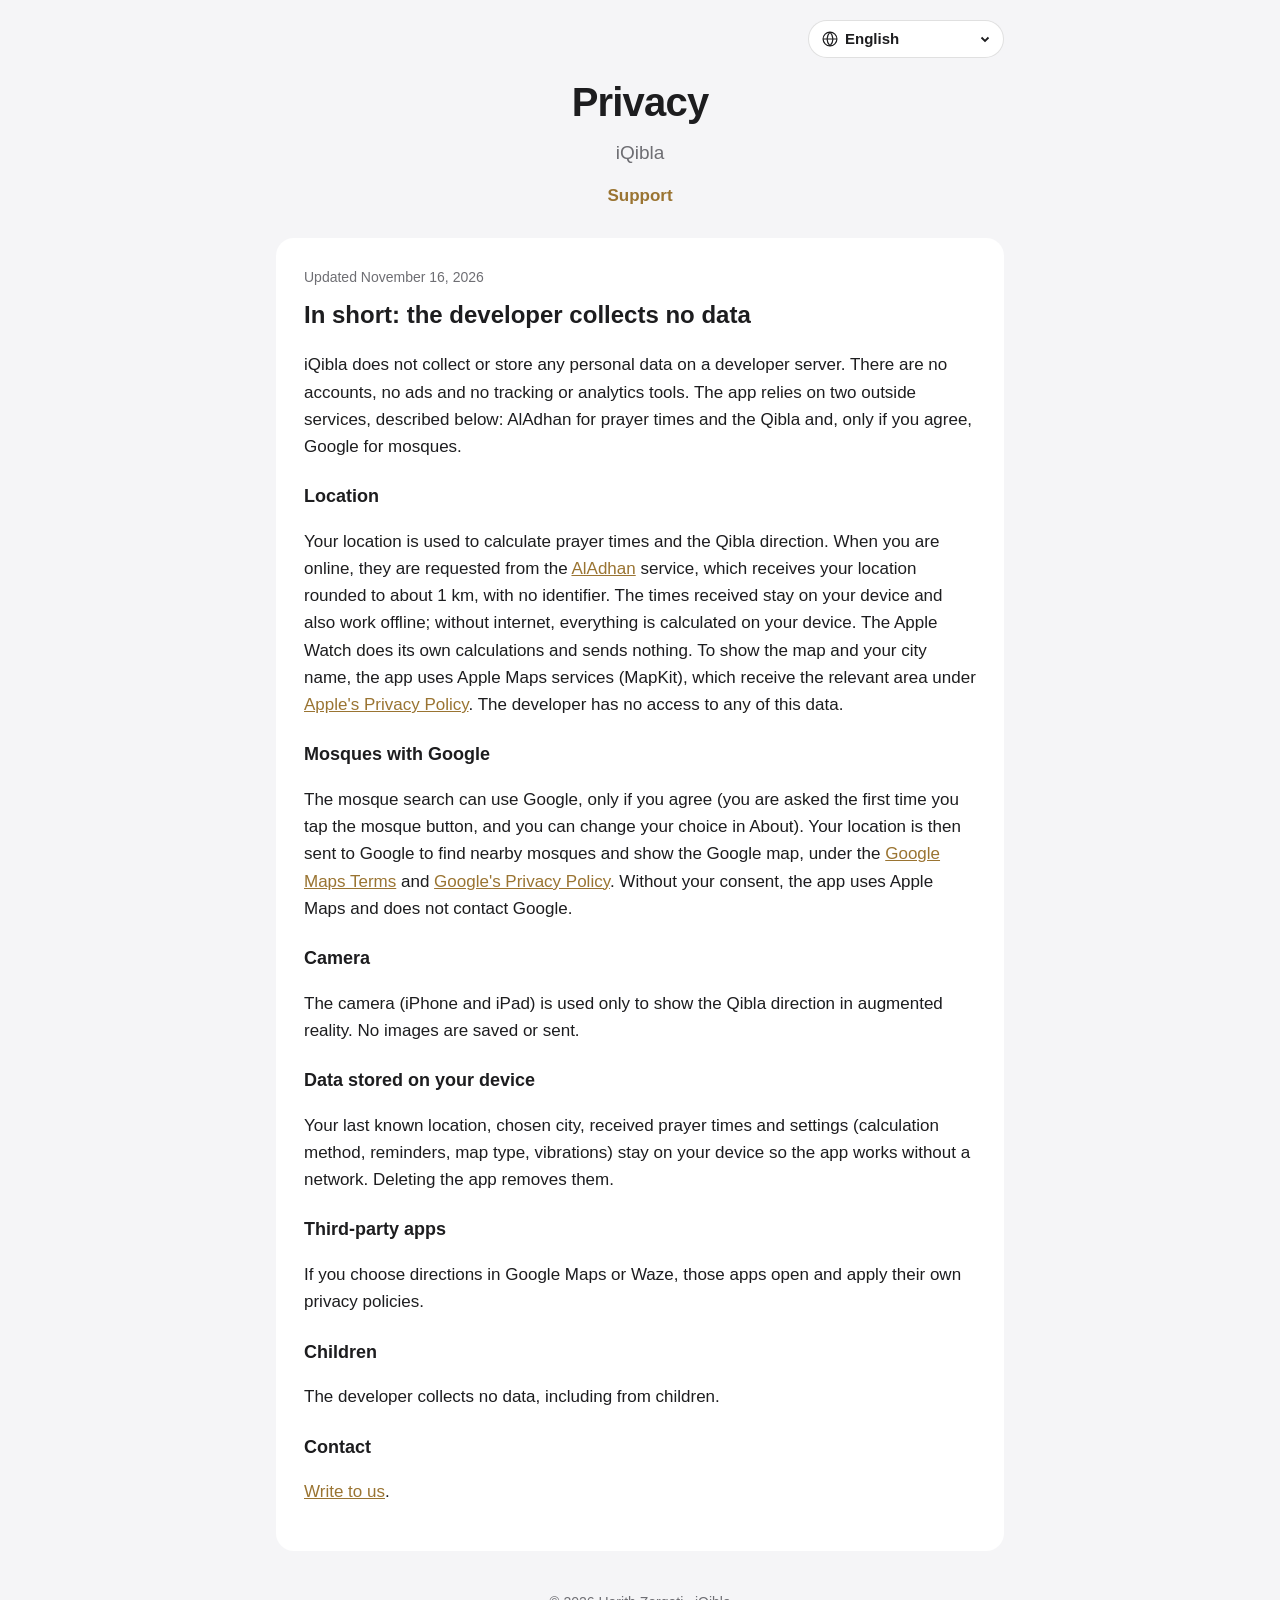
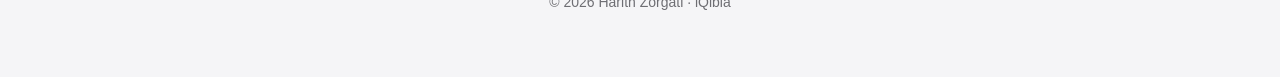
==== commit f7d761d9: "Confidentialité : AlAdhan et recherche de mosquées avec Google (version 1.3) Co-Authored-By: Claude " ====
--- a/privacy.html
+++ b/privacy.html
@@ -2,203 +2,227 @@
 <html lang="fr"><head><meta charset="utf-8"><meta name="viewport" content="width=device-width,initial-scale=1">
 <title>iQibla – Politique de confidentialité</title>
 <meta name="description" content="iQibla : la direction de la Qibla partout, même hors ligne. / The Qibla direction anywhere, even offline.">
-<link rel="stylesheet" href="style.css">
+<link rel="stylesheet" href="style.css?v=2">
 <script>document.documentElement.className += " js";</script>
 </head><body><main>
 <header>
-<div class="bar"><label class="picker"><svg class="globe" viewBox="0 0 24 24" aria-hidden="true"><circle cx="12" cy="12" r="9.2"/><path d="M2.8 12h18.4M12 2.8c2.6 2.6 3.9 5.6 3.9 9.2s-1.3 6.6-3.9 9.2M12 2.8C9.4 5.4 8.1 8.4 8.1 12s1.3 6.6 3.9 9.2"/></svg><select id="lang" aria-label="Langue"><option value="fr" lang="fr">Français</option><option value="en" lang="en">English</option><option value="ar" lang="ar">العربية</option><option value="tr" lang="tr">Türkçe</option><option value="ur" lang="ur">اردو</option><option value="id" lang="id">Bahasa Indonesia</option><option value="ms" lang="ms">Bahasa Melayu</option><option value="bn" lang="bn">বাংলা</option><option value="de" lang="de">Deutsch</option><option value="es" lang="es">Español</option><option value="el" lang="el">Ελληνικά</option><option value="ta" lang="ta">தமிழ்</option></select><svg class="chev" viewBox="0 0 12 12" aria-hidden="true"><path d="M2.5 4.5 6 8l3.5-3.5"/></svg></label></div>
+<div class="bar"><label class="picker"><svg class="globe" width="18" height="18" viewBox="0 0 24 24" aria-hidden="true"><circle cx="12" cy="12" r="9.2"/><path d="M2.8 12h18.4M12 2.8c2.6 2.6 3.9 5.6 3.9 9.2s-1.3 6.6-3.9 9.2M12 2.8C9.4 5.4 8.1 8.4 8.1 12s1.3 6.6 3.9 9.2"/></svg><select id="lang" aria-label="Langue"><option value="fr" lang="fr">Français</option><option value="en" lang="en">English</option><option value="ar" lang="ar">العربية</option><option value="tr" lang="tr">Türkçe</option><option value="ur" lang="ur">اردو</option><option value="id" lang="id">Bahasa Indonesia</option><option value="ms" lang="ms">Bahasa Melayu</option><option value="bn" lang="bn">বাংলা</option><option value="de" lang="de">Deutsch</option><option value="es" lang="es">Español</option><option value="el" lang="el">Ελληνικά</option><option value="ta" lang="ta">தமிழ்</option></select><svg class="chev" width="12" height="12" viewBox="0 0 12 12" aria-hidden="true"><path d="M2.5 4.5 6 8l3.5-3.5"/></svg></label></div>
 <h1 id="h1">Confidentialité</h1><p class="sub" id="sub">iQibla</p>
 <nav><a id="other" href="index.html">Assistance</a></nav></header>
 
-<section class="card" id="fr" lang="fr"><p class="lang">Mise à jour le 25 octobre 2026</p>
-<h2>En bref : aucune donnée collectée</h2>
-<p>iQibla ne collecte, ne stocke sur un serveur et ne partage aucune donnée personnelle. Il n'y a ni compte, ni publicité, ni outil de suivi ou de statistiques.</p>
+<section class="card" id="fr" lang="fr"><p class="lang">Mise à jour le 16 novembre 2026</p>
+<h2>En bref : le développeur ne collecte aucune donnée</h2>
+<p>iQibla ne collecte et ne stocke aucune donnée personnelle sur un serveur du développeur. Il n'y a ni compte, ni publicité, ni outil de suivi ou de statistiques. L'app fait appel à deux services extérieurs, décrits ci-dessous : AlAdhan pour les horaires de prière et la Qibla et, seulement si vous l'acceptez, Google pour les mosquées.</p>
 <h3>Position</h3>
-<p>Votre position sert uniquement à calculer la direction de la Qibla, directement sur votre appareil (iPhone, iPad ou Apple Watch). Pour afficher la carte, le nom de votre ville et les mosquées à proximité, l'app utilise les services Apple Plans (MapKit), qui reçoivent la zone concernée selon la <a href="https://www.apple.com/fr/legal/privacy/">politique de confidentialité d'Apple</a>. Le développeur n'y a pas accès.</p>
+<p>Votre position sert à calculer les horaires de prière et la direction de la Qibla. Avec internet, ils sont demandés au service <a href="https://aladhan.com">AlAdhan</a>, qui reçoit votre position arrondie à environ 1 km, sans aucun identifiant. Les horaires reçus restent sur votre appareil et servent aussi sans internet ; sans internet, tout est calculé sur votre appareil. L'Apple Watch fait ses calculs elle-même et n'envoie rien. Pour afficher la carte et le nom de votre ville, l'app utilise les services Apple Plans (MapKit), qui reçoivent la zone concernée selon la <a href="https://www.apple.com/fr/legal/privacy/">politique de confidentialité d'Apple</a>. Le développeur n'a accès à aucune de ces données.</p>
+<h3>Mosquées avec Google</h3>
+<p>La recherche de mosquées peut utiliser Google, seulement si vous l'acceptez (la question est posée au premier toucher sur le bouton des mosquées, et le choix se change dans À propos). Votre position est alors envoyée à Google pour trouver les mosquées proches et afficher la carte Google, selon les <a href="https://maps.google.com/help/terms_maps/">conditions de Google Maps</a> et la <a href="https://policies.google.com/privacy">politique de confidentialité de Google</a>. Sans votre accord, l'app utilise Apple Plans et n'appelle pas Google.</p>
 <h3>Caméra</h3>
 <p>La caméra (iPhone et iPad) sert seulement à afficher la direction de la Qibla en réalité augmentée. Aucune image n'est enregistrée ni envoyée.</p>
 <h3>Données enregistrées sur votre appareil</h3>
-<p>La dernière position connue, la ville choisie et vos réglages (type de carte, vibrations, mode hors ligne) restent sur votre appareil, pour que l'app fonctionne sans réseau. Supprimer l'app les efface.</p>
+<p>La dernière position connue, la ville choisie, les horaires de prière reçus et vos réglages (méthode de calcul, rappels, type de carte, vibrations) restent sur votre appareil, pour que l'app fonctionne sans réseau. Supprimer l'app les efface.</p>
 <h3>Applications tierces</h3>
 <p>Si vous choisissez un itinéraire dans Google Maps ou Waze, ces applications s'ouvrent et appliquent leurs propres règles de confidentialité.</p>
 <h3>Enfants</h3>
-<p>iQibla ne collecte aucune donnée, y compris auprès des enfants.</p>
+<p>Le développeur ne collecte aucune donnée, y compris auprès des enfants.</p>
 <h3>Contact</h3>
 <p><a href="https://github.com/Hariisss78/iqibla/issues">Nous écrire</a>.</p></section>
 
-<section class="card" id="en" lang="en"><p class="lang">Updated October 25, 2026</p>
-<h2>In short: no data collected</h2>
-<p>iQibla does not collect, store on a server or share any personal data. There are no accounts, no ads and no tracking or analytics tools.</p>
+<section class="card" id="en" lang="en"><p class="lang">Updated November 16, 2026</p>
+<h2>In short: the developer collects no data</h2>
+<p>iQibla does not collect or store any personal data on a developer server. There are no accounts, no ads and no tracking or analytics tools. The app relies on two outside services, described below: AlAdhan for prayer times and the Qibla and, only if you agree, Google for mosques.</p>
 <h3>Location</h3>
-<p>Your location is used only to calculate the Qibla direction, directly on your device (iPhone, iPad or Apple Watch). To show the map, your city name and nearby mosques, the app uses Apple Maps services (MapKit), which receive the relevant area under <a href="https://www.apple.com/legal/privacy/">Apple's Privacy Policy</a>. The developer has no access to it.</p>
+<p>Your location is used to calculate prayer times and the Qibla direction. When you are online, they are requested from the <a href="https://aladhan.com">AlAdhan</a> service, which receives your location rounded to about 1 km, with no identifier. The times received stay on your device and also work offline; without internet, everything is calculated on your device. The Apple Watch does its own calculations and sends nothing. To show the map and your city name, the app uses Apple Maps services (MapKit), which receive the relevant area under <a href="https://www.apple.com/legal/privacy/">Apple's Privacy Policy</a>. The developer has no access to any of this data.</p>
+<h3>Mosques with Google</h3>
+<p>The mosque search can use Google, only if you agree (you are asked the first time you tap the mosque button, and you can change your choice in About). Your location is then sent to Google to find nearby mosques and show the Google map, under the <a href="https://maps.google.com/help/terms_maps/">Google Maps Terms</a> and <a href="https://policies.google.com/privacy">Google's Privacy Policy</a>. Without your consent, the app uses Apple Maps and does not contact Google.</p>
 <h3>Camera</h3>
 <p>The camera (iPhone and iPad) is used only to show the Qibla direction in augmented reality. No images are saved or sent.</p>
 <h3>Data stored on your device</h3>
-<p>Your last known location, chosen city and settings (map type, vibrations, offline mode) stay on your device so the app works without a network. Deleting the app removes them.</p>
+<p>Your last known location, chosen city, received prayer times and settings (calculation method, reminders, map type, vibrations) stay on your device so the app works without a network. Deleting the app removes them.</p>
 <h3>Third-party apps</h3>
 <p>If you choose directions in Google Maps or Waze, those apps open and apply their own privacy policies.</p>
 <h3>Children</h3>
-<p>iQibla collects no data, including from children.</p>
+<p>The developer collects no data, including from children.</p>
 <h3>Contact</h3>
 <p><a href="https://github.com/Hariisss78/iqibla/issues">Write to us</a>.</p></section>
 
-<section class="card" id="ar" lang="ar" dir="rtl"><p class="lang">آخر تحديث: 25 أكتوبر 2026</p>
-<h2>باختصار: لا نجمع أي بيانات</h2>
-<p>لا يجمع iQibla أي بيانات شخصية، ولا يخزّنها على أي خادم، ولا يشاركها. لا توجد حسابات ولا إعلانات ولا أدوات تتبّع أو تحليلات.</p>
+<section class="card" id="ar" lang="ar" dir="rtl"><p class="lang">آخر تحديث: 16 نوفمبر 2026</p>
+<h2>باختصار: المطوّر لا يجمع أي بيانات</h2>
+<p>لا يجمع iQibla أي بيانات شخصية ولا يخزّنها على أي خادم تابع للمطوّر. لا توجد حسابات ولا إعلانات ولا أدوات تتبّع أو تحليلات. يستعين التطبيق بخدمتين خارجيتين موضّحتين أدناه: AlAdhan لمواقيت الصلاة والقبلة، وGoogle للمساجد فقط إذا وافقت على ذلك.</p>
 <h3>الموقع</h3>
-<p>يُستخدم موقعك فقط لحساب اتجاه القبلة مباشرةً على جهازك (iPhone أو iPad أو Apple Watch). ولعرض الخريطة واسم مدينتك والمساجد القريبة، يستخدم التطبيق خدمات خرائط Apple ‏(MapKit) التي تتلقى المنطقة المعنية وفقًا لـ<a href="https://www.apple.com/legal/privacy/">سياسة الخصوصية لدى Apple</a>. ولا يمكن للمطوّر الوصول إليها.</p>
+<p>يُستخدم موقعك لحساب مواقيت الصلاة واتجاه القبلة. عند الاتصال بالإنترنت، تُطلب هذه المعلومات من خدمة <a href="https://aladhan.com">AlAdhan</a> التي تتلقى موقعك مقرّبًا إلى نحو كيلومتر واحد، دون أي معرّف. تبقى المواقيت المستلمة على جهازك وتعمل أيضًا دون إنترنت؛ ودون إنترنت يُحسب كل شيء على جهازك. تُجري Apple Watch حساباتها بنفسها ولا ترسل شيئًا. ولعرض الخريطة واسم مدينتك، يستخدم التطبيق خدمات خرائط Apple ‏(MapKit) التي تتلقى المنطقة المعنية وفق <a href="https://www.apple.com/legal/privacy/">سياسة الخصوصية لدى Apple</a>. لا يمكن للمطوّر الوصول إلى أي من هذه البيانات.</p>
+<h3>المساجد عبر Google</h3>
+<p>يمكن أن يستخدم البحث عن المساجد خدمة Google، فقط إذا وافقت على ذلك (يُطرح السؤال عند أول لمسة على زر المساجد، ويمكنك تغيير اختيارك في «حول»). عندها يُرسَل موقعك إلى Google للعثور على المساجد القريبة وعرض خريطة Google، وفق <a href="https://maps.google.com/help/terms_maps/">شروط خرائط Google</a> و<a href="https://policies.google.com/privacy">سياسة الخصوصية لدى Google</a>. ودون موافقتك، يستخدم التطبيق خرائط Apple ولا يتصل بـ Google.</p>
 <h3>الكاميرا</h3>
 <p>تُستخدم الكاميرا (على iPhone وiPad) فقط لعرض اتجاه القبلة بتقنية الواقع المعزّز. لا تُحفظ أي صورة ولا تُرسل.</p>
 <h3>البيانات المحفوظة على جهازك</h3>
-<p>يبقى آخر موقع معروف والمدينة التي اخترتها وإعداداتك (نوع الخريطة، الاهتزاز، وضع عدم الاتصال) على جهازك ليعمل التطبيق دون شبكة. وحذف التطبيق يمحوها.</p>
+<p>يبقى آخر موقع معروف والمدينة التي اخترتها ومواقيت الصلاة المستلمة وإعداداتك (طريقة الحساب، التذكيرات، نوع الخريطة، الاهتزاز) على جهازك، ليعمل التطبيق دون اتصال بالشبكة. وحذف التطبيق يمحوها.</p>
 <h3>تطبيقات الجهات الخارجية</h3>
 <p>إذا اخترت مسارًا في Google Maps أو Waze، فستُفتح هذه التطبيقات وتطبّق سياسات الخصوصية الخاصة بها.</p>
 <h3>الأطفال</h3>
-<p>لا يجمع iQibla أي بيانات، بما في ذلك من الأطفال.</p>
+<p>لا يجمع المطوّر أي بيانات، بما في ذلك من الأطفال.</p>
 <h3>التواصل</h3>
 <p><a href="https://github.com/Hariisss78/iqibla/issues">راسلنا</a>.</p></section>
 
-<section class="card" id="tr" lang="tr"><p class="lang">25 Ekim 2026 tarihinde güncellendi</p>
-<h2>Kısaca: hiçbir veri toplanmaz</h2>
-<p>iQibla hiçbir kişisel veriyi toplamaz, bir sunucuda saklamaz ve paylaşmaz. Hesap, reklam, takip ya da analiz aracı yoktur.</p>
+<section class="card" id="tr" lang="tr"><p class="lang">16 Kasım 2026 tarihinde güncellendi</p>
+<h2>Kısaca: geliştirici hiçbir veri toplamaz</h2>
+<p>iQibla hiçbir kişisel veriyi toplamaz ve geliştiriciye ait bir sunucuda saklamaz. Hesap, reklam, takip ya da analiz aracı yoktur. Uygulama aşağıda açıklanan iki dış hizmetten yararlanır: namaz vakitleri ve kıble için AlAdhan, yalnızca izin verirseniz camiler için Google.</p>
 <h3>Konum</h3>
-<p>Konumunuz yalnızca kıble yönünü doğrudan cihazınızda (iPhone, iPad veya Apple Watch) hesaplamak için kullanılır. Haritayı, şehrinizin adını ve yakındaki camileri göstermek için uygulama, ilgili bölgeyi <a href="https://www.apple.com/tr/legal/privacy/">Apple Gizlilik Politikası</a> kapsamında alan Apple Haritalar hizmetlerini (MapKit) kullanır. Geliştiricinin bu bilgilere erişimi yoktur.</p>
+<p>Konumunuz namaz vakitlerini ve kıble yönünü hesaplamak için kullanılır. İnternet varken bunlar <a href="https://aladhan.com">AlAdhan</a> hizmetinden istenir; bu hizmet konumunuzu yaklaşık 1 km'ye yuvarlanmış olarak, hiçbir kimlik bilgisi olmadan alır. Alınan vakitler cihazınızda kalır ve internetsiz de kullanılır; internet yokken her şey cihazınızda hesaplanır. Apple Watch hesaplarını kendisi yapar ve hiçbir şey göndermez. Haritayı ve şehrinizin adını göstermek için uygulama Apple Haritalar hizmetlerini (MapKit) kullanır; bu hizmetler ilgili bölgeyi <a href="https://www.apple.com/tr/legal/privacy/">Apple Gizlilik Politikası</a> kapsamında alır. Geliştiricinin bu verilerin hiçbirine erişimi yoktur.</p>
+<h3>Google ile camiler</h3>
+<p>Cami araması, yalnızca izin verirseniz Google'ı kullanabilir (soru cami düğmesine ilk dokunuşta sorulur, seçiminizi Hakkında bölümünden değiştirebilirsiniz). Bu durumda konumunuz, yakındaki camileri bulmak ve Google haritasını göstermek için <a href="https://maps.google.com/help/terms_maps/">Google Haritalar Şartları</a> ve <a href="https://policies.google.com/privacy">Google Gizlilik Politikası</a> kapsamında Google'a gönderilir. İzniniz olmadan uygulama Apple Haritalar'ı kullanır ve Google'a bağlanmaz.</p>
 <h3>Kamera</h3>
 <p>Kamera (iPhone ve iPad) yalnızca kıble yönünü artırılmış gerçeklikle göstermek için kullanılır. Hiçbir görüntü kaydedilmez veya gönderilmez.</p>
 <h3>Cihazınızda saklanan veriler</h3>
-<p>Bilinen son konumunuz, seçtiğiniz şehir ve ayarlarınız (harita türü, titreşim, çevrimdışı mod) uygulamanın internetsiz çalışabilmesi için cihazınızda kalır. Uygulamayı silmek bunları da siler.</p>
+<p>Bilinen son konumunuz, seçtiğiniz şehir, alınan namaz vakitleri ve ayarlarınız (hesaplama yöntemi, hatırlatmalar, harita türü, titreşim) uygulamanın internetsiz çalışabilmesi için cihazınızda kalır. Uygulamayı silmek bunları da siler.</p>
 <h3>Üçüncü taraf uygulamalar</h3>
 <p>Google Haritalar veya Waze'de yol tarifi seçerseniz bu uygulamalar açılır ve kendi gizlilik politikalarını uygular.</p>
 <h3>Çocuklar</h3>
-<p>iQibla, çocuklar dahil kimseden veri toplamaz.</p>
+<p>Geliştirici, çocuklar dahil kimseden veri toplamaz.</p>
 <h3>İletişim</h3>
 <p><a href="https://github.com/Hariisss78/iqibla/issues">Bize yazın</a>.</p></section>
 
-<section class="card" id="ur" lang="ur" dir="rtl"><p class="lang">تازہ کاری: 25 اکتوبر 2026</p>
-<h2>مختصراً: کوئی ڈیٹا جمع نہیں کیا جاتا</h2>
-<p>iQibla کوئی ذاتی ڈیٹا جمع نہیں کرتا، اسے کسی سرور پر محفوظ نہیں کرتا اور نہ ہی کسی کے ساتھ شیئر کرتا ہے۔ نہ کوئی اکاؤنٹ ہے، نہ اشتہارات، اور نہ ہی ٹریکنگ یا تجزیاتی ٹولز۔</p>
+<section class="card" id="ur" lang="ur" dir="rtl"><p class="lang">تازہ کاری: 16 نومبر 2026</p>
+<h2>مختصراً: ڈویلپر کوئی ڈیٹا جمع نہیں کرتا</h2>
+<p>iQibla کوئی ذاتی ڈیٹا جمع نہیں کرتا اور نہ اسے ڈویلپر کے کسی سرور پر محفوظ کرتا ہے۔ نہ کوئی اکاؤنٹ ہے، نہ اشتہار، نہ ٹریکنگ یا تجزیاتی ٹول۔ ایپ دو بیرونی سروسز استعمال کرتی ہے جن کی تفصیل نیچے ہے: نماز کے اوقات اور قبلہ کے لیے AlAdhan، اور صرف آپ کی اجازت سے مساجد کے لیے Google۔</p>
 <h3>مقام</h3>
-<p>آپ کا مقام صرف قبلہ کی سمت معلوم کرنے کے لیے، براہِ راست آپ کے آلے (iPhone، iPad یا Apple Watch) پر استعمال ہوتا ہے۔ نقشہ، آپ کے شہر کا نام اور قریبی مساجد دکھانے کے لیے ایپ Apple Maps کی سروسز (MapKit) استعمال کرتی ہے، جنہیں متعلقہ علاقہ <a href="https://www.apple.com/legal/privacy/">Apple کی رازداری کی پالیسی</a> کے تحت موصول ہوتا ہے۔ ڈویلپر کو اس تک رسائی حاصل نہیں۔</p>
+<p>آپ کا مقام نماز کے اوقات اور قبلہ کی سمت معلوم کرنے کے لیے استعمال ہوتا ہے۔ انٹرنیٹ ہونے پر یہ معلومات <a href="https://aladhan.com">AlAdhan</a> سروس سے لی جاتی ہیں، جسے آپ کا مقام تقریباً 1 کلومیٹر تک گول کر کے، بغیر کسی شناخت کے، ملتا ہے۔ موصول شدہ اوقات آپ کے آلے پر رہتے ہیں اور انٹرنیٹ کے بغیر بھی کام آتے ہیں؛ انٹرنیٹ نہ ہو تو سب کچھ آپ کے آلے پر ہی حساب ہوتا ہے۔ Apple Watch اپنا حساب خود کرتی ہے اور کچھ نہیں بھیجتی۔ نقشہ اور آپ کے شہر کا نام دکھانے کے لیے ایپ Apple Maps کی سروسز (MapKit) استعمال کرتی ہے، جنہیں متعلقہ علاقہ <a href="https://www.apple.com/legal/privacy/">Apple کی رازداری کی پالیسی</a> کے تحت ملتا ہے۔ ڈویلپر کو اس میں سے کسی ڈیٹا تک رسائی نہیں۔</p>
+<h3>Google کے ذریعے مساجد</h3>
+<p>مساجد کی تلاش Google استعمال کر سکتی ہے، مگر صرف آپ کی اجازت سے (یہ سوال مساجد کے بٹن کو پہلی بار چھونے پر پوچھا جاتا ہے، اور آپ اپنا انتخاب «تعارف» میں بدل سکتے ہیں)۔ اس صورت میں قریبی مساجد تلاش کرنے اور Google کا نقشہ دکھانے کے لیے آپ کا مقام Google کو بھیجا جاتا ہے، <a href="https://maps.google.com/help/terms_maps/">Google Maps کی شرائط</a> اور <a href="https://policies.google.com/privacy">Google کی رازداری کی پالیسی</a> کے مطابق۔ آپ کی اجازت کے بغیر ایپ Apple Maps استعمال کرتی ہے اور Google سے رابطہ نہیں کرتی۔</p>
 <h3>کیمرا</h3>
 <p>کیمرا (iPhone اور iPad پر) صرف قبلہ کی سمت کو آگمینٹڈ ریئلٹی میں دکھانے کے لیے استعمال ہوتا ہے۔ کوئی تصویر محفوظ یا بھیجی نہیں جاتی۔</p>
 <h3>آپ کے آلے پر محفوظ ڈیٹا</h3>
-<p>آخری معلوم مقام، منتخب شہر اور آپ کی ترتیبات (نقشے کی قسم، وائبریشن، آف لائن موڈ) آپ کے آلے پر ہی رہتی ہیں تاکہ ایپ نیٹ ورک کے بغیر بھی کام کرے۔ ایپ حذف کرنے سے یہ مٹ جاتی ہیں۔</p>
+<p>آخری معلوم مقام، منتخب شہر، موصول شدہ نماز کے اوقات اور آپ کی ترتیبات (حساب کا طریقہ، یاد دہانیاں، نقشے کی قسم، وائبریشن) آپ کے آلے پر ہی رہتی ہیں تاکہ ایپ نیٹ ورک کے بغیر کام کرے۔ ایپ حذف کرنے سے یہ سب مٹ جاتا ہے۔</p>
 <h3>تھرڈ پارٹی ایپس</h3>
 <p>اگر آپ Google Maps یا Waze میں راستہ منتخب کرتے ہیں تو یہ ایپس کھلتی ہیں اور اپنی رازداری کی پالیسیاں لاگو کرتی ہیں۔</p>
 <h3>بچے</h3>
-<p>iQibla کوئی ڈیٹا جمع نہیں کرتا، بچوں سے بھی نہیں۔</p>
+<p>ڈویلپر کوئی ڈیٹا جمع نہیں کرتا، بچوں سے بھی نہیں۔</p>
 <h3>رابطہ</h3>
 <p><a href="https://github.com/Hariisss78/iqibla/issues">ہمیں لکھیں</a>۔</p></section>
 
-<section class="card" id="id" lang="id"><p class="lang">Diperbarui 25 Oktober 2026</p>
-<h2>Singkatnya: tidak ada data yang dikumpulkan</h2>
-<p>iQibla tidak mengumpulkan, tidak menyimpan di server, dan tidak membagikan data pribadi apa pun. Tidak ada akun, iklan, maupun alat pelacakan atau analitik.</p>
+<section class="card" id="id" lang="id"><p class="lang">Diperbarui 16 November 2026</p>
+<h2>Singkatnya: pengembang tidak mengumpulkan data apa pun</h2>
+<p>iQibla tidak mengumpulkan dan tidak menyimpan data pribadi apa pun di server pengembang. Tidak ada akun, iklan, maupun alat pelacakan atau analitik. Aplikasi ini menggunakan dua layanan luar yang dijelaskan di bawah: AlAdhan untuk jadwal salat dan kiblat, serta Google untuk masjid, hanya jika Anda menyetujuinya.</p>
 <h3>Lokasi</h3>
-<p>Lokasi Anda hanya digunakan untuk menghitung arah kiblat, langsung di perangkat Anda (iPhone, iPad, atau Apple Watch). Untuk menampilkan peta, nama kota Anda, dan masjid terdekat, aplikasi menggunakan layanan Apple Maps (MapKit), yang menerima area terkait sesuai <a href="https://www.apple.com/legal/privacy/">Kebijakan Privasi Apple</a>. Pengembang tidak memiliki akses ke data tersebut.</p>
+<p>Lokasi Anda digunakan untuk menghitung jadwal salat dan arah kiblat. Saat terhubung ke internet, data tersebut diminta dari layanan <a href="https://aladhan.com">AlAdhan</a>, yang menerima lokasi Anda yang dibulatkan hingga sekitar 1 km, tanpa pengenal apa pun. Jadwal yang diterima tetap di perangkat Anda dan juga dapat digunakan tanpa internet; tanpa internet, semuanya dihitung di perangkat Anda. Apple Watch melakukan perhitungannya sendiri dan tidak mengirim apa pun. Untuk menampilkan peta dan nama kota Anda, aplikasi menggunakan layanan Apple Maps (MapKit), yang menerima area terkait sesuai <a href="https://www.apple.com/legal/privacy/">Kebijakan Privasi Apple</a>. Pengembang tidak memiliki akses ke data ini.</p>
+<h3>Masjid dengan Google</h3>
+<p>Pencarian masjid dapat menggunakan Google, hanya jika Anda menyetujuinya (pertanyaan muncul saat pertama kali Anda mengetuk tombol masjid, dan pilihan dapat diubah di Tentang). Lokasi Anda kemudian dikirim ke Google untuk menemukan masjid terdekat dan menampilkan peta Google, sesuai <a href="https://maps.google.com/help/terms_maps/">Ketentuan Google Maps</a> dan <a href="https://policies.google.com/privacy">Kebijakan Privasi Google</a>. Tanpa persetujuan Anda, aplikasi menggunakan Apple Maps dan tidak menghubungi Google.</p>
 <h3>Kamera</h3>
 <p>Kamera (iPhone dan iPad) hanya digunakan untuk menampilkan arah kiblat dalam augmented reality. Tidak ada gambar yang disimpan atau dikirim.</p>
 <h3>Data yang disimpan di perangkat Anda</h3>
-<p>Lokasi terakhir yang diketahui, kota yang Anda pilih, dan pengaturan Anda (jenis peta, getaran, mode offline) tetap berada di perangkat Anda agar aplikasi dapat berfungsi tanpa jaringan. Menghapus aplikasi akan menghapus data tersebut.</p>
+<p>Lokasi terakhir yang diketahui, kota yang Anda pilih, jadwal salat yang diterima, dan pengaturan Anda (metode perhitungan, pengingat, jenis peta, getaran) tetap berada di perangkat Anda agar aplikasi dapat berfungsi tanpa jaringan. Menghapus aplikasi akan menghapus semuanya.</p>
 <h3>Aplikasi pihak ketiga</h3>
 <p>Jika Anda memilih rute di Google Maps atau Waze, aplikasi tersebut akan terbuka dan menerapkan kebijakan privasinya sendiri.</p>
 <h3>Anak-anak</h3>
-<p>iQibla tidak mengumpulkan data apa pun, termasuk dari anak-anak.</p>
+<p>Pengembang tidak mengumpulkan data apa pun, termasuk dari anak-anak.</p>
 <h3>Kontak</h3>
 <p><a href="https://github.com/Hariisss78/iqibla/issues">Hubungi kami</a>.</p></section>
 
-<section class="card" id="ms" lang="ms"><p class="lang">Dikemas kini pada 25 Oktober 2026</p>
-<h2>Ringkasnya: tiada data dikumpul</h2>
-<p>iQibla tidak mengumpul, tidak menyimpan di pelayan dan tidak berkongsi sebarang data peribadi. Tiada akaun, iklan, atau alat penjejakan dan analitik.</p>
+<section class="card" id="ms" lang="ms"><p class="lang">Dikemas kini pada 16 November 2026</p>
+<h2>Ringkasnya: pembangun tidak mengumpul sebarang data</h2>
+<p>iQibla tidak mengumpul dan tidak menyimpan sebarang data peribadi di pelayan pembangun. Tiada akaun, iklan, atau alat penjejakan dan analitik. Aplikasi ini menggunakan dua perkhidmatan luar yang diterangkan di bawah: AlAdhan untuk waktu solat dan kiblat, dan Google untuk masjid, hanya jika anda bersetuju.</p>
 <h3>Lokasi</h3>
-<p>Lokasi anda hanya digunakan untuk mengira arah kiblat, terus pada peranti anda (iPhone, iPad atau Apple Watch). Untuk memaparkan peta, nama bandar anda dan masjid berdekatan, aplikasi ini menggunakan perkhidmatan Apple Maps (MapKit), yang menerima kawasan berkenaan di bawah <a href="https://www.apple.com/legal/privacy/">Dasar Privasi Apple</a>. Pembangun tidak mempunyai akses kepadanya.</p>
+<p>Lokasi anda digunakan untuk mengira waktu solat dan arah kiblat. Apabila disambungkan ke internet, maklumat ini diminta daripada perkhidmatan <a href="https://aladhan.com">AlAdhan</a>, yang menerima lokasi anda yang dibundarkan kepada kira-kira 1 km, tanpa sebarang pengecam. Waktu yang diterima kekal pada peranti anda dan boleh digunakan tanpa internet; tanpa internet, semuanya dikira pada peranti anda. Apple Watch membuat pengiraannya sendiri dan tidak menghantar apa-apa. Untuk memaparkan peta dan nama bandar anda, aplikasi ini menggunakan perkhidmatan Apple Maps (MapKit), yang menerima kawasan berkenaan di bawah <a href="https://www.apple.com/legal/privacy/">Dasar Privasi Apple</a>. Pembangun tidak mempunyai akses kepada sebarang data ini.</p>
+<h3>Masjid dengan Google</h3>
+<p>Carian masjid boleh menggunakan Google, hanya jika anda bersetuju (soalan ditanya kali pertama anda menyentuh butang masjid, dan pilihan boleh diubah dalam Perihal). Lokasi anda kemudian dihantar kepada Google untuk mencari masjid berdekatan dan memaparkan peta Google, di bawah <a href="https://maps.google.com/help/terms_maps/">Syarat Google Maps</a> dan <a href="https://policies.google.com/privacy">Dasar Privasi Google</a>. Tanpa persetujuan anda, aplikasi ini menggunakan Apple Maps dan tidak menghubungi Google.</p>
 <h3>Kamera</h3>
 <p>Kamera (iPhone dan iPad) hanya digunakan untuk memaparkan arah kiblat dalam realiti terimbuh. Tiada imej disimpan atau dihantar.</p>
 <h3>Data yang disimpan pada peranti anda</h3>
-<p>Lokasi terakhir yang diketahui, bandar yang dipilih dan tetapan anda (jenis peta, getaran, mod luar talian) kekal pada peranti anda supaya aplikasi berfungsi tanpa rangkaian. Memadam aplikasi akan memadamkannya.</p>
+<p>Lokasi terakhir yang diketahui, bandar yang dipilih, waktu solat yang diterima dan tetapan anda (kaedah pengiraan, peringatan, jenis peta, getaran) kekal pada peranti anda supaya aplikasi berfungsi tanpa rangkaian. Memadam aplikasi akan memadamkan semuanya.</p>
 <h3>Aplikasi pihak ketiga</h3>
 <p>Jika anda memilih arah perjalanan dalam Google Maps atau Waze, aplikasi tersebut akan dibuka dan menggunakan dasar privasi masing-masing.</p>
 <h3>Kanak-kanak</h3>
-<p>iQibla tidak mengumpul sebarang data, termasuk daripada kanak-kanak.</p>
+<p>Pembangun tidak mengumpul sebarang data, termasuk daripada kanak-kanak.</p>
 <h3>Hubungi kami</h3>
 <p><a href="https://github.com/Hariisss78/iqibla/issues">Tulis kepada kami</a>.</p></section>
 
-<section class="card" id="bn" lang="bn"><p class="lang">হালনাগাদ: ২৫ অক্টোবর ২০২৬</p>
-<h2>সংক্ষেপে: কোনো ডেটা সংগ্রহ করা হয় না</h2>
-<p>iQibla কোনো ব্যক্তিগত ডেটা সংগ্রহ করে না, কোনো সার্ভারে সংরক্ষণ করে না এবং কারও সঙ্গে শেয়ার করে না। কোনো অ্যাকাউন্ট, বিজ্ঞাপন বা ট্র্যাকিং বা বিশ্লেষণ টুল নেই।</p>
+<section class="card" id="bn" lang="bn"><p class="lang">হালনাগাদ: ১৬ নভেম্বর ২০২৬</p>
+<h2>সংক্ষেপে: ডেভেলপার কোনো ডেটা সংগ্রহ করেন না</h2>
+<p>iQibla কোনো ব্যক্তিগত ডেটা সংগ্রহ করে না এবং ডেভেলপারের কোনো সার্ভারে সংরক্ষণ করে না। কোনো অ্যাকাউন্ট, বিজ্ঞাপন বা ট্র্যাকিং ও বিশ্লেষণ টুল নেই। অ্যাপটি নিচে বর্ণিত দুটি বাইরের সেবা ব্যবহার করে: নামাজের সময় ও কিবলার জন্য AlAdhan, এবং শুধু আপনি সম্মতি দিলে মসজিদের জন্য Google।</p>
 <h3>অবস্থান</h3>
-<p>আপনার অবস্থান শুধু কিবলার দিক নির্ণয়ের জন্য, সরাসরি আপনার ডিভাইসে (iPhone, iPad বা Apple Watch) ব্যবহৃত হয়। মানচিত্র, আপনার শহরের নাম ও কাছের মসজিদ দেখাতে অ্যাপটি Apple Maps-এর পরিষেবা (MapKit) ব্যবহার করে, যা <a href="https://www.apple.com/legal/privacy/">Apple-এর গোপনীয়তা নীতি</a> অনুযায়ী সংশ্লিষ্ট এলাকার তথ্য পায়। ডেভেলপারের এতে কোনো প্রবেশাধিকার নেই।</p>
+<p>আপনার অবস্থান নামাজের সময় ও কিবলার দিক নির্ণয়ে ব্যবহৃত হয়। ইন্টারনেট থাকলে এগুলো <a href="https://aladhan.com">AlAdhan</a> সেবা থেকে চাওয়া হয়, যা আপনার অবস্থান প্রায় ১ কিলোমিটারে গোল করে, কোনো শনাক্তকারী ছাড়াই পায়। প্রাপ্ত সময়সূচি আপনার ডিভাইসে থাকে এবং ইন্টারনেট ছাড়াও কাজ করে; ইন্টারনেট না থাকলে সবকিছু আপনার ডিভাইসেই হিসাব করা হয়। Apple Watch নিজেই হিসাব করে এবং কিছুই পাঠায় না। মানচিত্র ও আপনার শহরের নাম দেখাতে অ্যাপটি Apple Maps-এর সেবা (MapKit) ব্যবহার করে, যা <a href="https://www.apple.com/legal/privacy/">Apple-এর গোপনীয়তা নীতি</a> অনুযায়ী সংশ্লিষ্ট এলাকাটি পায়। এই ডেটার কোনোটিতেই ডেভেলপারের প্রবেশাধিকার নেই।</p>
+<h3>Google দিয়ে মসজিদ</h3>
+<p>মসজিদ খোঁজার জন্য Google ব্যবহার করা যেতে পারে, শুধু আপনি সম্মতি দিলে (মসজিদের বোতামে প্রথমবার স্পর্শ করলে প্রশ্নটি করা হয়, এবং «সম্পর্কে» অংশে পছন্দ বদলানো যায়)। তখন কাছের মসজিদ খুঁজে বের করতে ও Google মানচিত্র দেখাতে আপনার অবস্থান Google-এ পাঠানো হয়, <a href="https://maps.google.com/help/terms_maps/">Google Maps-এর শর্তাবলি</a> ও <a href="https://policies.google.com/privacy">Google-এর গোপনীয়তা নীতি</a> অনুযায়ী। আপনার সম্মতি ছাড়া অ্যাপটি Apple Maps ব্যবহার করে এবং Google-এর সঙ্গে যোগাযোগ করে না।</p>
 <h3>ক্যামেরা</h3>
 <p>ক্যামেরা (iPhone ও iPad-এ) শুধু অগমেন্টেড রিয়েলিটিতে কিবলার দিক দেখাতে ব্যবহৃত হয়। কোনো ছবি সংরক্ষণ বা পাঠানো হয় না।</p>
 <h3>আপনার ডিভাইসে সংরক্ষিত ডেটা</h3>
-<p>সর্বশেষ জানা অবস্থান, বেছে নেওয়া শহর এবং আপনার সেটিংস (মানচিত্রের ধরন, কম্পন, অফলাইন মোড) আপনার ডিভাইসেই থাকে, যাতে নেটওয়ার্ক ছাড়াও অ্যাপটি চলে। অ্যাপটি মুছে ফেললে এগুলোও মুছে যায়।</p>
+<p>সর্বশেষ জানা অবস্থান, বেছে নেওয়া শহর, প্রাপ্ত নামাজের সময়সূচি এবং আপনার সেটিংস (হিসাবের পদ্ধতি, রিমাইন্ডার, মানচিত্রের ধরন, ভাইব্রেশন) আপনার ডিভাইসেই থাকে, যাতে নেটওয়ার্ক ছাড়াও অ্যাপটি কাজ করে। অ্যাপ মুছে ফেললে এগুলোও মুছে যায়।</p>
 <h3>তৃতীয় পক্ষের অ্যাপ</h3>
 <p>আপনি Google Maps বা Waze-এ পথনির্দেশ বেছে নিলে সেই অ্যাপগুলো খুলবে এবং তাদের নিজস্ব গোপনীয়তা নীতি প্রযোজ্য হবে।</p>
 <h3>শিশু</h3>
-<p>iQibla কোনো ডেটা সংগ্রহ করে না, শিশুদের কাছ থেকেও নয়।</p>
+<p>ডেভেলপার কোনো ডেটা সংগ্রহ করেন না, শিশুদের কাছ থেকেও নয়।</p>
 <h3>যোগাযোগ</h3>
 <p><a href="https://github.com/Hariisss78/iqibla/issues">আমাদের লিখুন</a>।</p></section>
 
-<section class="card" id="de" lang="de"><p class="lang">Aktualisiert am 25. Oktober 2026</p>
-<h2>Kurz gesagt: Es werden keine Daten erhoben</h2>
-<p>iQibla erhebt keine personenbezogenen Daten, speichert sie nicht auf einem Server und gibt sie nicht weiter. Es gibt kein Konto, keine Werbung und keine Tracking- oder Analysetools.</p>
+<section class="card" id="de" lang="de"><p class="lang">Aktualisiert am 16. November 2026</p>
+<h2>Kurz gesagt: Der Entwickler erhebt keine Daten</h2>
+<p>iQibla erhebt keine personenbezogenen Daten und speichert sie nicht auf einem Server des Entwicklers. Es gibt kein Konto, keine Werbung und keine Tracking- oder Analysetools. Die App nutzt zwei externe Dienste, die unten beschrieben sind: AlAdhan für Gebetszeiten und Qibla und, nur mit deiner Zustimmung, Google für Moscheen.</p>
 <h3>Standort</h3>
-<p>Dein Standort wird nur verwendet, um die Qibla-Richtung direkt auf deinem Gerät (iPhone, iPad oder Apple Watch) zu berechnen. Für die Karte, den Namen deiner Stadt und Moscheen in der Nähe nutzt die App die Dienste von Apple Karten (MapKit), die den betreffenden Bereich gemäß der <a href="https://www.apple.com/de/legal/privacy/">Datenschutzrichtlinie von Apple</a> erhalten. Der Entwickler hat keinen Zugriff darauf.</p>
+<p>Dein Standort wird verwendet, um die Gebetszeiten und die Qibla-Richtung zu berechnen. Mit Internetverbindung werden sie beim Dienst <a href="https://aladhan.com">AlAdhan</a> abgefragt, der deinen auf etwa 1 km gerundeten Standort ohne jede Kennung erhält. Die empfangenen Zeiten bleiben auf deinem Gerät und funktionieren auch offline; ohne Internet wird alles auf deinem Gerät berechnet. Die Apple Watch rechnet selbst und sendet nichts. Für die Karte und den Namen deiner Stadt nutzt die App die Dienste von Apple Karten (MapKit), die den betreffenden Bereich gemäß der <a href="https://www.apple.com/de/legal/privacy/">Datenschutzrichtlinie von Apple</a> erhalten. Der Entwickler hat auf keine dieser Daten Zugriff.</p>
+<h3>Moscheen mit Google</h3>
+<p>Die Moscheesuche kann Google verwenden, aber nur mit deiner Zustimmung (du wirst beim ersten Tippen auf die Moschee-Taste gefragt und kannst deine Wahl unter „Info“ ändern). Dann wird dein Standort an Google gesendet, um Moscheen in der Nähe zu finden und die Google-Karte anzuzeigen, gemäß den <a href="https://maps.google.com/help/terms_maps/">Nutzungsbedingungen von Google Maps</a> und der <a href="https://policies.google.com/privacy">Datenschutzerklärung von Google</a>. Ohne deine Zustimmung nutzt die App Apple Karten und kontaktiert Google nicht.</p>
 <h3>Kamera</h3>
 <p>Die Kamera (iPhone und iPad) dient nur dazu, die Qibla-Richtung in erweiterter Realität anzuzeigen. Es werden keine Bilder gespeichert oder gesendet.</p>
 <h3>Auf deinem Gerät gespeicherte Daten</h3>
-<p>Dein letzter bekannter Standort, die gewählte Stadt und deine Einstellungen (Kartentyp, Vibration, Offlinemodus) bleiben auf deinem Gerät, damit die App ohne Netz funktioniert. Wenn du die App löschst, werden sie entfernt.</p>
+<p>Dein letzter bekannter Standort, die gewählte Stadt, die empfangenen Gebetszeiten und deine Einstellungen (Berechnungsmethode, Erinnerungen, Kartentyp, Vibration) bleiben auf deinem Gerät, damit die App ohne Netz funktioniert. Wenn du die App löschst, werden sie entfernt.</p>
 <h3>Apps von Drittanbietern</h3>
 <p>Wenn du eine Route in Google Maps oder Waze wählst, öffnen sich diese Apps und es gelten deren eigene Datenschutzrichtlinien.</p>
 <h3>Kinder</h3>
-<p>iQibla erhebt keinerlei Daten, auch nicht von Kindern.</p>
+<p>Der Entwickler erhebt keinerlei Daten, auch nicht von Kindern.</p>
 <h3>Kontakt</h3>
 <p><a href="https://github.com/Hariisss78/iqibla/issues">Schreib uns</a>.</p></section>
 
-<section class="card" id="es" lang="es"><p class="lang">Actualizado el 25 de octubre de 2026</p>
-<h2>En resumen: no se recopila ningún dato</h2>
-<p>iQibla no recopila, no almacena en ningún servidor ni comparte ningún dato personal. No hay cuentas, ni publicidad, ni herramientas de seguimiento o análisis.</p>
+<section class="card" id="es" lang="es"><p class="lang">Actualizado el 16 de noviembre de 2026</p>
+<h2>En resumen: el desarrollador no recopila ningún dato</h2>
+<p>iQibla no recopila ni almacena ningún dato personal en un servidor del desarrollador. No hay cuentas, ni publicidad, ni herramientas de seguimiento o análisis. La app recurre a dos servicios externos, descritos a continuación: AlAdhan para los horarios de oración y la Qibla y, solo si lo aceptas, Google para las mezquitas.</p>
 <h3>Ubicación</h3>
-<p>Tu ubicación solo se usa para calcular la dirección de la Qibla, directamente en tu dispositivo (iPhone, iPad o Apple Watch). Para mostrar el mapa, el nombre de tu ciudad y las mezquitas cercanas, la app usa los servicios de Apple Mapas (MapKit), que reciben la zona correspondiente según la <a href="https://www.apple.com/es/legal/privacy/">Política de privacidad de Apple</a>. El desarrollador no tiene acceso a ella.</p>
+<p>Tu ubicación se usa para calcular los horarios de oración y la dirección de la Qibla. Con internet, se solicitan al servicio <a href="https://aladhan.com">AlAdhan</a>, que recibe tu ubicación redondeada a aproximadamente 1 km, sin ningún identificador. Los horarios recibidos se quedan en tu dispositivo y también sirven sin internet; sin internet, todo se calcula en tu dispositivo. El Apple Watch hace sus propios cálculos y no envía nada. Para mostrar el mapa y el nombre de tu ciudad, la app usa los servicios de Apple Mapas (MapKit), que reciben la zona correspondiente según la <a href="https://www.apple.com/es/legal/privacy/">Política de privacidad de Apple</a>. El desarrollador no tiene acceso a ninguno de estos datos.</p>
+<h3>Mezquitas con Google</h3>
+<p>La búsqueda de mezquitas puede usar Google, solo si lo aceptas (se te pregunta la primera vez que tocas el botón de mezquitas y puedes cambiar tu elección en Información). En ese caso, tu ubicación se envía a Google para encontrar las mezquitas cercanas y mostrar el mapa de Google, según las <a href="https://maps.google.com/help/terms_maps/">Condiciones de Google Maps</a> y la <a href="https://policies.google.com/privacy">Política de privacidad de Google</a>. Sin tu consentimiento, la app usa Apple Mapas y no contacta con Google.</p>
 <h3>Cámara</h3>
 <p>La cámara (iPhone y iPad) solo se usa para mostrar la dirección de la Qibla en realidad aumentada. No se guarda ni se envía ninguna imagen.</p>
 <h3>Datos guardados en tu dispositivo</h3>
-<p>Tu última ubicación conocida, la ciudad elegida y tus ajustes (tipo de mapa, vibraciones, modo sin conexión) se quedan en tu dispositivo para que la app funcione sin red. Al eliminar la app, se borran.</p>
+<p>Tu última ubicación conocida, la ciudad elegida, los horarios de oración recibidos y tus ajustes (método de cálculo, recordatorios, tipo de mapa, vibraciones) se quedan en tu dispositivo para que la app funcione sin red. Al eliminar la app, se borran.</p>
 <h3>Apps de terceros</h3>
 <p>Si eliges una ruta en Google Maps o Waze, esas apps se abren y aplican sus propias políticas de privacidad.</p>
 <h3>Niños</h3>
-<p>iQibla no recopila ningún dato, tampoco de niños.</p>
+<p>El desarrollador no recopila ningún dato, tampoco de niños.</p>
 <h3>Contacto</h3>
 <p><a href="https://github.com/Hariisss78/iqibla/issues">Escríbenos</a>.</p></section>
 
-<section class="card" id="el" lang="el"><p class="lang">Ενημέρωση: 25 Οκτωβρίου 2026</p>
-<h2>Με λίγα λόγια: δεν συλλέγονται δεδομένα</h2>
-<p>Το iQibla δεν συλλέγει, δεν αποθηκεύει σε διακομιστή και δεν κοινοποιεί κανένα προσωπικό δεδομένο. Δεν υπάρχουν λογαριασμοί, διαφημίσεις ή εργαλεία παρακολούθησης και ανάλυσης.</p>
+<section class="card" id="el" lang="el"><p class="lang">Ενημέρωση: 16 Νοεμβρίου 2026</p>
+<h2>Με λίγα λόγια: ο προγραμματιστής δεν συλλέγει δεδομένα</h2>
+<p>Το iQibla δεν συλλέγει και δεν αποθηκεύει κανένα προσωπικό δεδομένο σε διακομιστή του προγραμματιστή. Δεν υπάρχουν λογαριασμοί, διαφημίσεις ή εργαλεία παρακολούθησης και στατιστικών. Η εφαρμογή χρησιμοποιεί δύο εξωτερικές υπηρεσίες, που περιγράφονται παρακάτω: το AlAdhan για τις ώρες προσευχής και την Κίμπλα και, μόνο αν συμφωνήσετε, το Google για τα τζαμιά.</p>
 <h3>Τοποθεσία</h3>
-<p>Η τοποθεσία σας χρησιμοποιείται μόνο για τον υπολογισμό της κατεύθυνσης της Κίμπλα, απευθείας στη συσκευή σας (iPhone, iPad ή Apple Watch). Για την εμφάνιση του χάρτη, του ονόματος της πόλης σας και των κοντινών τεμενών, η εφαρμογή χρησιμοποιεί τις υπηρεσίες των Χαρτών της Apple (MapKit), οι οποίες λαμβάνουν τη σχετική περιοχή σύμφωνα με την <a href="https://www.apple.com/legal/privacy/">Πολιτική απορρήτου της Apple</a>. Ο προγραμματιστής δεν έχει πρόσβαση σε αυτήν.</p>
+<p>Η τοποθεσία σας χρησιμοποιείται για τον υπολογισμό των ωρών προσευχής και της κατεύθυνσης της Κίμπλα. Όταν υπάρχει σύνδεση στο διαδίκτυο, ζητούνται από την υπηρεσία <a href="https://aladhan.com">AlAdhan</a>, η οποία λαμβάνει την τοποθεσία σας στρογγυλεμένη σε περίπου 1 km, χωρίς κανένα αναγνωριστικό. Οι ώρες που λαμβάνονται παραμένουν στη συσκευή σας και λειτουργούν και χωρίς διαδίκτυο· χωρίς διαδίκτυο, όλα υπολογίζονται στη συσκευή σας. Το Apple Watch κάνει μόνο του τους υπολογισμούς και δεν στέλνει τίποτα. Για την εμφάνιση του χάρτη και του ονόματος της πόλης σας, η εφαρμογή χρησιμοποιεί τις υπηρεσίες των Χαρτών της Apple (MapKit), οι οποίες λαμβάνουν τη σχετική περιοχή σύμφωνα με την <a href="https://www.apple.com/legal/privacy/">Πολιτική απορρήτου της Apple</a>. Ο προγραμματιστής δεν έχει πρόσβαση σε κανένα από αυτά τα δεδομένα.</p>
+<h3>Τζαμιά με το Google</h3>
+<p>Η αναζήτηση τζαμιών μπορεί να χρησιμοποιεί το Google, μόνο αν συμφωνήσετε (η ερώτηση γίνεται την πρώτη φορά που πατάτε το κουμπί των τζαμιών και μπορείτε να αλλάξετε την επιλογή σας στην ενότητα About). Τότε η τοποθεσία σας αποστέλλεται στο Google για την εύρεση κοντινών τζαμιών και την εμφάνιση του χάρτη Google, σύμφωνα με τους <a href="https://maps.google.com/help/terms_maps/">Όρους των Χαρτών Google</a> και την <a href="https://policies.google.com/privacy">Πολιτική απορρήτου της Google</a>. Χωρίς τη συγκατάθεσή σας, η εφαρμογή χρησιμοποιεί τους Χάρτες της Apple και δεν επικοινωνεί με το Google.</p>
 <h3>Κάμερα</h3>
 <p>Η κάμερα (σε iPhone και iPad) χρησιμοποιείται μόνο για την εμφάνιση της κατεύθυνσης της Κίμπλα σε επαυξημένη πραγματικότητα. Καμία εικόνα δεν αποθηκεύεται ούτε αποστέλλεται.</p>
 <h3>Δεδομένα που αποθηκεύονται στη συσκευή σας</h3>
-<p>Η τελευταία γνωστή τοποθεσία, η πόλη που επιλέξατε και οι ρυθμίσεις σας (τύπος χάρτη, δόνηση, λειτουργία εκτός σύνδεσης) παραμένουν στη συσκευή σας, ώστε η εφαρμογή να λειτουργεί χωρίς δίκτυο. Η διαγραφή της εφαρμογής τα διαγράφει.</p>
+<p>Η τελευταία γνωστή τοποθεσία, η πόλη που επιλέξατε, οι ώρες προσευχής που λήφθηκαν και οι ρυθμίσεις σας (μέθοδος υπολογισμού, υπενθυμίσεις, τύπος χάρτη, δονήσεις) παραμένουν στη συσκευή σας, ώστε η εφαρμογή να λειτουργεί χωρίς δίκτυο. Η διαγραφή της εφαρμογής τα σβήνει.</p>
 <h3>Εφαρμογές τρίτων</h3>
 <p>Αν επιλέξετε οδηγίες στο Google Maps ή στο Waze, ανοίγουν αυτές οι εφαρμογές και ισχύουν οι δικές τους πολιτικές απορρήτου.</p>
 <h3>Παιδιά</h3>
-<p>Το iQibla δεν συλλέγει κανένα δεδομένο, ούτε από παιδιά.</p>
+<p>Ο προγραμματιστής δεν συλλέγει κανένα δεδομένο, ούτε από παιδιά.</p>
 <h3>Επικοινωνία</h3>
 <p><a href="https://github.com/Hariisss78/iqibla/issues">Γράψτε μας</a>.</p></section>
 
-<section class="card" id="ta" lang="ta"><p class="lang">புதுப்பிக்கப்பட்டது: 25 அக்டோபர் 2026</p>
-<h2>சுருக்கமாக: எந்தத் தரவும் சேகரிக்கப்படுவதில்லை</h2>
-<p>iQibla எந்தத் தனிப்பட்ட தரவையும் சேகரிப்பதில்லை, சர்வரில் சேமிப்பதில்லை, யாருடனும் பகிர்வதில்லை. கணக்கு, விளம்பரங்கள், கண்காணிப்பு அல்லது பகுப்பாய்வுக் கருவிகள் எதுவும் இல்லை.</p>
+<section class="card" id="ta" lang="ta"><p class="lang">புதுப்பிக்கப்பட்டது: 16 நவம்பர் 2026</p>
+<h2>சுருக்கமாக: டெவலப்பர் எந்தத் தரவையும் சேகரிப்பதில்லை</h2>
+<p>iQibla எந்தத் தனிப்பட்ட தரவையும் சேகரிப்பதில்லை, டெவலப்பரின் சர்வரில் சேமிப்பதுமில்லை. கணக்கு, விளம்பரம், கண்காணிப்பு அல்லது பகுப்பாய்வுக் கருவிகள் எதுவும் இல்லை. இந்த ஆப் கீழே விளக்கப்பட்டுள்ள இரண்டு வெளிச் சேவைகளைப் பயன்படுத்துகிறது: தொழுகை நேரங்கள் மற்றும் கிப்லாவுக்கு AlAdhan, நீங்கள் ஒப்புக்கொண்டால் மட்டும் பள்ளிவாசல்களுக்கு Google.</p>
 <h3>இருப்பிடம்</h3>
-<p>உங்கள் இருப்பிடம் கிப்லா திசையைக் கணக்கிட மட்டுமே, நேரடியாக உங்கள் சாதனத்தில் (iPhone, iPad அல்லது Apple Watch) பயன்படுத்தப்படுகிறது. வரைபடம், உங்கள் நகரத்தின் பெயர் மற்றும் அருகிலுள்ள பள்ளிவாசல்களைக் காட்ட, இந்த ஆப் Apple Maps சேவைகளை (MapKit) பயன்படுத்துகிறது; அவை <a href="https://www.apple.com/legal/privacy/">Apple-இன் தனியுரிமைக் கொள்கையின்</a>படி தொடர்புடைய பகுதியைப் பெறுகின்றன. டெவலப்பருக்கு அதை அணுக முடியாது.</p>
+<p>உங்கள் இருப்பிடம் தொழுகை நேரங்களையும் கிப்லா திசையையும் கணக்கிடப் பயன்படுகிறது. இணைய இணைப்பு இருக்கும்போது அவை <a href="https://aladhan.com">AlAdhan</a> சேவையிடம் கேட்கப்படுகின்றன; அது உங்கள் இருப்பிடத்தை சுமார் 1 கி.மீ.க்கு முழுமையாக்கி, எந்த அடையாளங்காட்டியும் இல்லாமல் பெறுகிறது. பெறப்பட்ட நேரங்கள் உங்கள் சாதனத்திலேயே இருக்கும், இணையம் இல்லாமலும் பயன்படும்; இணையம் இல்லாதபோது அனைத்தும் உங்கள் சாதனத்திலேயே கணக்கிடப்படும். Apple Watch தானே கணக்கிடுகிறது, எதையும் அனுப்புவதில்லை. வரைபடத்தையும் உங்கள் நகரத்தின் பெயரையும் காட்ட, இந்த ஆப் Apple Maps சேவைகளை (MapKit) பயன்படுத்துகிறது; அவை தொடர்புடைய பகுதியை <a href="https://www.apple.com/legal/privacy/">Apple-இன் தனியுரிமைக் கொள்கையின்</a> படி பெறுகின்றன. இந்தத் தரவு எதையும் டெவலப்பரால் அணுக முடியாது.</p>
+<h3>Google மூலம் பள்ளிவாசல்கள்</h3>
+<p>பள்ளிவாசல் தேடல் Google-ஐப் பயன்படுத்தலாம், நீங்கள் ஒப்புக்கொண்டால் மட்டும் (பள்ளிவாசல் பொத்தானை முதல் முறை தொடும்போது கேட்கப்படும்; உங்கள் தேர்வை About பகுதியில் மாற்றலாம்). அப்போது அருகிலுள்ள பள்ளிவாசல்களைக் கண்டறியவும் Google வரைபடத்தைக் காட்டவும் உங்கள் இருப்பிடம் Google-க்கு அனுப்பப்படும், <a href="https://maps.google.com/help/terms_maps/">Google Maps விதிமுறைகள்</a> மற்றும் <a href="https://policies.google.com/privacy">Google தனியுரிமைக் கொள்கை</a> படி. உங்கள் ஒப்புதல் இல்லாமல், ஆப் Apple Maps-ஐப் பயன்படுத்துகிறது, Google-ஐத் தொடர்புகொள்வதில்லை.</p>
 <h3>கேமரா</h3>
 <p>கேமரா (iPhone, iPad-இல்) கிப்லா திசையை ஆக்மென்டட் ரியாலிட்டியில் காட்ட மட்டுமே பயன்படுத்தப்படுகிறது. எந்தப் படமும் சேமிக்கப்படுவதோ அனுப்பப்படுவதோ இல்லை.</p>
 <h3>உங்கள் சாதனத்தில் சேமிக்கப்படும் தரவு</h3>
-<p>கடைசியாக அறியப்பட்ட இருப்பிடம், நீங்கள் தேர்ந்தெடுத்த நகரம் மற்றும் உங்கள் அமைப்புகள் (வரைபட வகை, அதிர்வு, ஆஃப்லைன் பயன்முறை) நெட்வொர்க் இல்லாமலும் ஆப் இயங்குவதற்காக உங்கள் சாதனத்திலேயே இருக்கும். ஆப்பை நீக்கினால் இவையும் அழிக்கப்படும்.</p>
+<p>கடைசியாக அறியப்பட்ட இருப்பிடம், நீங்கள் தேர்ந்தெடுத்த நகரம், பெறப்பட்ட தொழுகை நேரங்கள் மற்றும் உங்கள் அமைப்புகள் (கணக்கீட்டு முறை, நினைவூட்டல்கள், வரைபட வகை, அதிர்வு) நெட்வொர்க் இல்லாமலும் ஆப் இயங்க உங்கள் சாதனத்திலேயே இருக்கும். ஆப்பை நீக்கினால் அவையும் அழிக்கப்படும்.</p>
 <h3>மூன்றாம் தரப்பு ஆப்கள்</h3>
 <p>Google Maps அல்லது Waze-இல் வழியைத் தேர்ந்தெடுத்தால், அந்த ஆப்கள் திறக்கப்பட்டு அவற்றின் சொந்தத் தனியுரிமைக் கொள்கைகள் பொருந்தும்.</p>
 <h3>குழந்தைகள்</h3>
-<p>iQibla குழந்தைகள் உட்பட யாரிடமிருந்தும் எந்தத் தரவையும் சேகரிப்பதில்லை.</p>
+<p>டெவலப்பர் குழந்தைகள் உட்பட யாரிடமிருந்தும் எந்தத் தரவையும் சேகரிப்பதில்லை.</p>
 <h3>தொடர்பு</h3>
 <p><a href="https://github.com/Hariisss78/iqibla/issues">எங்களுக்கு எழுதுங்கள்</a>.</p></section>
 
